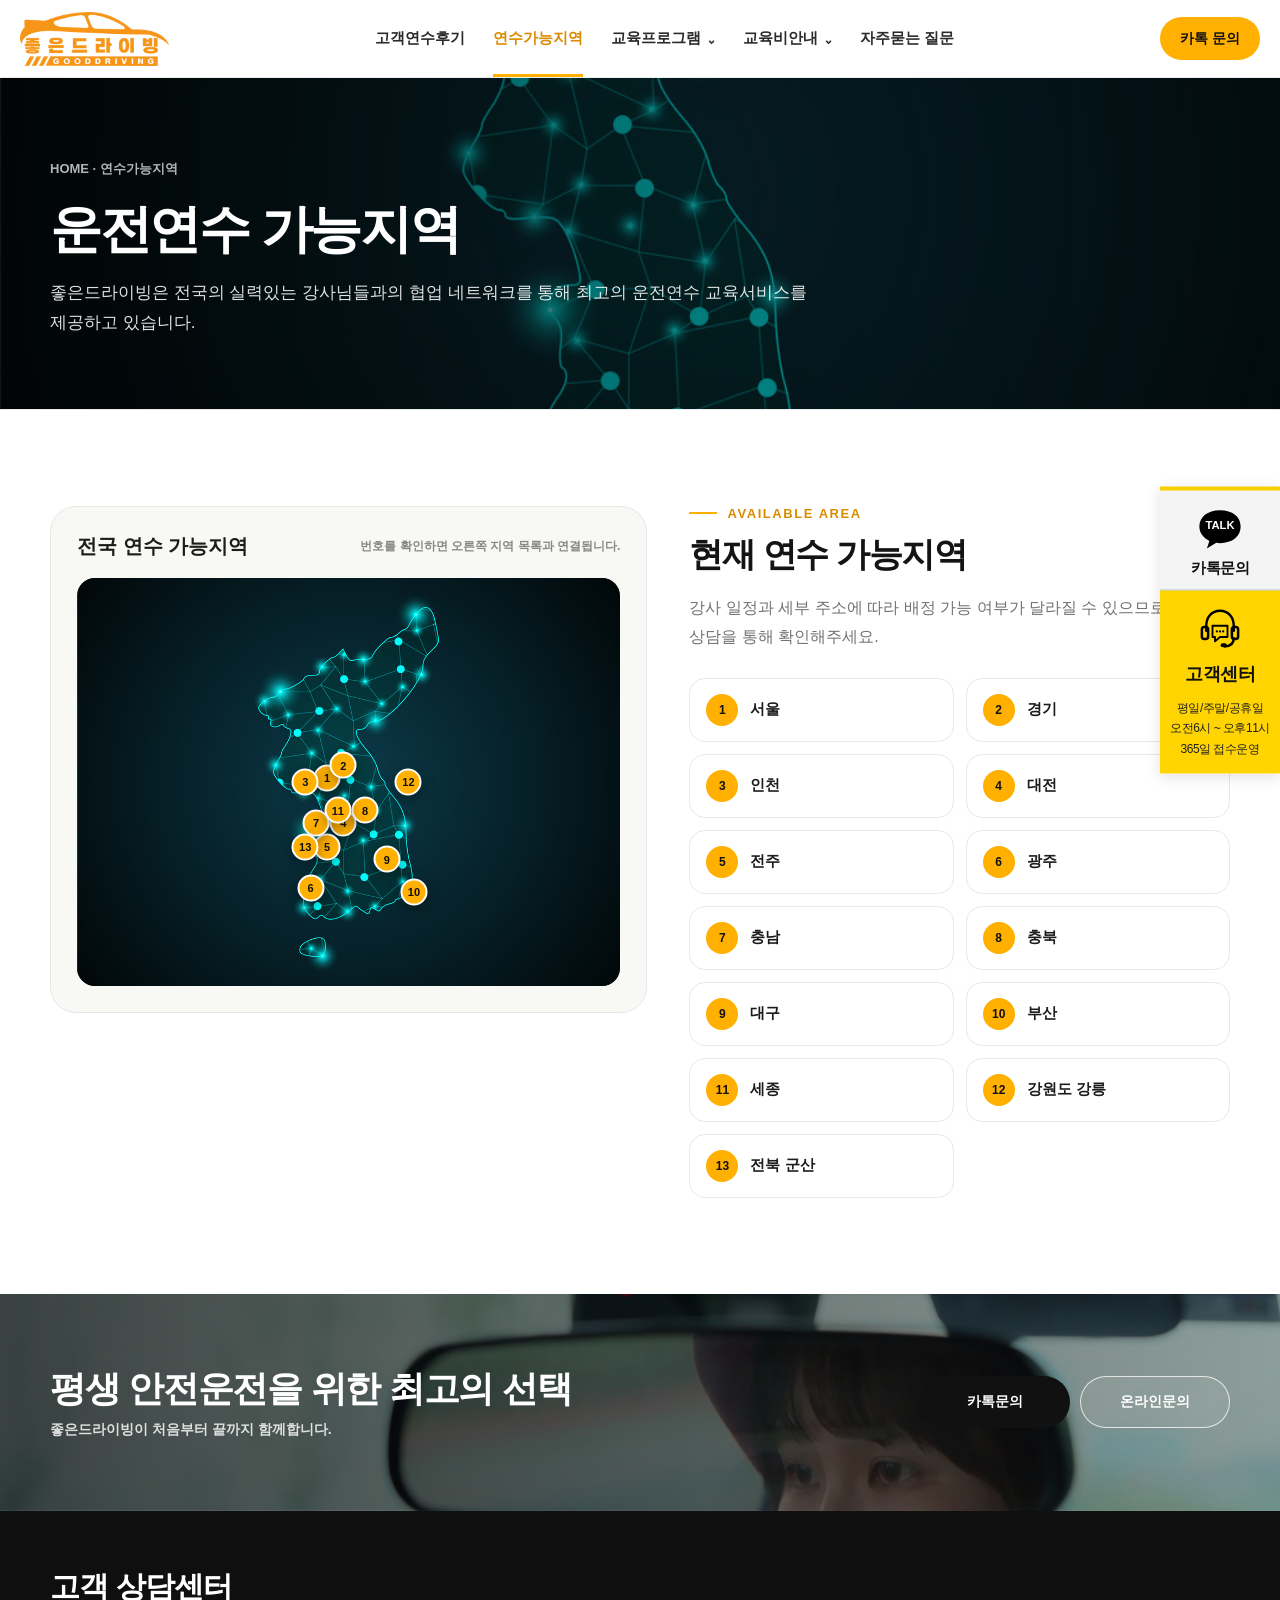
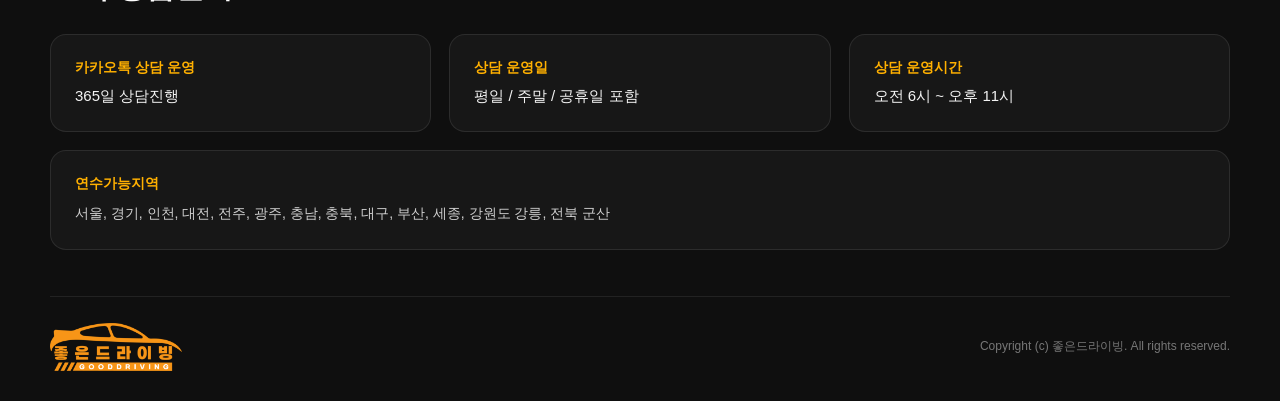
==== areas.html @ 327c2485 "Add files via upload" ====
<!DOCTYPE html>

<html lang="ko"><head><meta charset="utf-8"/><meta content="width=device-width,initial-scale=1.0" name="viewport"/><meta content="좋은드라이빙 방문 운전연수" name="description"/><title>운전연수 가능지역 | 좋은드라이빙</title><link href="style.css" rel="stylesheet"/></head><body><header id="gd-header"><div class="gd-header-inner"><a class="gd-logo" href="index.html"><img alt="좋은드라이빙" class="gd-logo-img" src="images/logo.png"/></a><nav class="gd-nav"><div class="gd-nav-item"><a class="gd-nav-link" href="reviews.html">고객연수후기</a></div><div class="gd-nav-item"><a class="gd-nav-link active" href="areas.html">연수가능지역</a></div><div class="gd-nav-item"><a class="gd-nav-link" href="program.html">교육프로그램 <span>⌄</span></a><div class="gd-dropdown"><a href="program-3day.html">3일반</a><a href="program-4day.html">4일반</a><a href="program-weekend.html">주말반</a><a href="program-supplement.html">보완반</a></div></div><div class="gd-nav-item"><a class="gd-nav-link" href="price.html">교육비안내 <span>⌄</span></a><div class="gd-dropdown"><a href="price-own.html">자차</a><a href="price-school.html">학원차</a><a href="price-mix.html">자차 + 학원차</a></div></div><div class="gd-nav-item"><a class="gd-nav-link" href="faq.html">자주묻는 질문</a></div></nav><a class="gd-header-cta" href="https://pf.kakao.com/_xoxixjwG" rel="noopener noreferrer" target="_blank">카톡 문의</a><button class="gd-mobile-btn" type="button"><span></span><span></span><span></span></button></div></header><div class="gd-mobile-panel"><a href="reviews.html">고객연수후기</a><a href="areas.html">연수가능지역</a><div class="gd-mobile-label">교육프로그램</div><div class="gd-mobile-sub"><a href="program.html">전체보기</a><a href="program-3day.html">3일반</a><a href="program-4day.html">4일반</a><a href="program-weekend.html">주말반</a><a href="program-supplement.html">보완반</a></div><div class="gd-mobile-label">교육비안내</div><div class="gd-mobile-sub"><a href="price.html">전체보기</a><a href="price-own.html">자차</a><a href="price-school.html">학원차</a><a href="price-mix.html">자차 + 학원차</a></div><a href="faq.html">자주묻는 질문</a></div><section class="gd-page-hero gd-page-hero-image gd-page-hero-area"><div class="gd-inner"><div class="gd-breadcrumb">HOME · 연수가능지역</div><h1>운전연수 가능지역</h1><p>좋은드라이빙은 전국의 실력있는 강사님들과의 협업 네트워크를 통해 최고의 운전연수 교육서비스를 제공하고 있습니다.</p></div></section><main><section class="gd-section"><div class="gd-inner"><div class="gd-area-layout"><div class="gd-map-card"><div class="gd-map-title"><strong>전국 연수 가능지역</strong><span>번호를 확인하면 오른쪽 지역 목록과 연결됩니다.</span></div><div class="gd-map-visual"><img alt="한반도 운전연수 가능지역 네트워크 지도" class="gd-korea-map-image" src="images/area-network.jpg"/><span class="gd-map-pin" data-label="서울" style="left:46%;top:49%!important;" title="서울">1</span><span class="gd-map-pin" data-label="경기" style="left:49%;top:46%!important;" title="경기">2</span><span class="gd-map-pin" data-label="인천" style="left:42%;top:50%!important;" title="인천">3</span><span class="gd-map-pin" data-label="대전" style="left:49%;top:60%!important;" title="대전">4</span><span class="gd-map-pin" data-label="전주" style="left:46%;top:66%!important;" title="전주">5</span><span class="gd-map-pin" data-label="광주" style="left:43%;top:76%!important;" title="광주">6</span><span class="gd-map-pin" data-label="충남" style="left:44%;top:60%!important;" title="충남">7</span><span class="gd-map-pin" data-label="충북" style="left:53%;top:57%!important;" title="충북">8</span><span class="gd-map-pin" data-label="대구" style="left:57%;top:69%!important;" title="대구">9</span><span class="gd-map-pin" data-label="부산" style="left:62%;top:77%!important;" title="부산">10</span><span class="gd-map-pin" data-label="세종" style="left:48%;top:57%!important;" title="세종">11</span><span class="gd-map-pin" data-label="강릉" style="left:61%;top:50%!important;" title="강릉">12</span><span class="gd-map-pin" data-label="군산" style="left:42%;top:66%!important;" title="군산">13</span></div></div><div><div class="gd-kicker">AVAILABLE AREA</div><h2 class="gd-title" style="font-size:34px!important">현재 연수 가능지역</h2><p class="gd-desc">강사 일정과 세부 주소에 따라 배정 가능 여부가 달라질 수 있으므로 예약 전 상담을 통해 확인해주세요.</p><div style="height:26px"></div><div class="gd-area-list"><div class="gd-area-item"><span class="gd-area-num">1</span><strong>서울</strong></div><div class="gd-area-item"><span class="gd-area-num">2</span><strong>경기</strong></div><div class="gd-area-item"><span class="gd-area-num">3</span><strong>인천</strong></div><div class="gd-area-item"><span class="gd-area-num">4</span><strong>대전</strong></div><div class="gd-area-item"><span class="gd-area-num">5</span><strong>전주</strong></div><div class="gd-area-item"><span class="gd-area-num">6</span><strong>광주</strong></div><div class="gd-area-item"><span class="gd-area-num">7</span><strong>충남</strong></div><div class="gd-area-item"><span class="gd-area-num">8</span><strong>충북</strong></div><div class="gd-area-item"><span class="gd-area-num">9</span><strong>대구</strong></div><div class="gd-area-item"><span class="gd-area-num">10</span><strong>부산</strong></div><div class="gd-area-item"><span class="gd-area-num">11</span><strong>세종</strong></div><div class="gd-area-item"><span class="gd-area-num">12</span><strong>강원도 강릉</strong></div><div class="gd-area-item"><span class="gd-area-num">13</span><strong>전북 군산</strong></div></div></div></div></div></section></main><section id="gd-cta"><div class="gd-inner gd-cta-layout"><div><h2>평생 안전운전을 위한 최고의 선택</h2><p>좋은드라이빙이 처음부터 끝까지 함께합니다.</p></div><div class="gd-cta-buttons"><a class="gd-btn gd-btn-dark" href="https://pf.kakao.com/_xoxixjwG" rel="noopener noreferrer" target="_blank">카톡문의</a><a class="gd-btn gd-btn-outline" href="#">온라인문의</a></div></div></section><footer id="gd-footer"><div class="gd-inner"><div class="gd-footer-contact"><div class="gd-footer-contact-title">고객 상담센터</div><div class="gd-footer-contact-grid"><div class="gd-footer-contact-item"><strong>카카오톡 상담 운영</strong><span>365일 상담진행</span></div><div class="gd-footer-contact-item"><strong>상담 운영일</strong><span>평일 / 주말 / 공휴일 포함</span></div><div class="gd-footer-contact-item"><strong>상담 운영시간</strong><span>오전 6시 ~ 오후 11시</span></div><div class="gd-footer-contact-item gd-footer-contact-area"><strong>연수가능지역</strong><span>서울, 경기, 인천, 대전, 전주, 광주, 충남, 충북, 대구, 부산, 세종, 강원도 강릉, 전북 군산</span></div></div></div><div class="gd-footer-bottom"><div class="gd-footer-brand"><img alt="좋은드라이빙" class="gd-footer-logo-img" src="images/logo.png"/></div><div class="gd-footer-copy">Copyright (c) 좋은드라이빙. All rights reserved.</div></div></div></footer><div id="muv-side-floating">
<a class="muv-side-item muv-side-kakao" href="https://pf.kakao.com/_xoxixjwG" rel="noopener noreferrer" target="_blank">
<div class="muv-side-icon">
<svg aria-hidden="true" viewbox="0 0 80 65">
<path d="M40 5C20 5 7 16 7 31c0 10 6 18 16 23l-4 12 15-9c2 .3 4 .5 6 .5 20 0 33-11 33-26.5S60 5 40 5z" fill="#000"></path>
<text fill="#fff" font-size="18" font-weight="800" text-anchor="middle" x="40" y="35">TALK</text>
</svg>
</div>
<div class="muv-side-title">카톡문의</div>
</a>
<div class="muv-side-item muv-side-cs">
<div class="muv-side-icon">
<svg aria-hidden="true" viewbox="0 0 80 80">
<path d="M18 42V34c0-14 9-24 22-24s22 10 22 24v8" fill="none" stroke="#000" stroke-linecap="round" stroke-width="4"></path>
<rect fill="none" height="19" rx="4" stroke="#000" stroke-width="4" width="10" x="11" y="36"></rect>
<rect fill="none" height="19" rx="4" stroke="#000" stroke-width="4" width="10" x="59" y="36"></rect>
<path d="M62 54c0 9-6 13-15 13" fill="none" stroke="#000" stroke-linecap="round" stroke-width="4"></path>
<rect fill="#000" height="6" rx="3" width="10" x="41" y="62"></rect>
<path d="M28 34h24v18H40l-8 7v-7h-4z" fill="none" stroke="#000" stroke-linejoin="round" stroke-width="3"></path>
<circle cx="35" cy="43" r="1.8"></circle>
<circle cx="40" cy="43" r="1.8"></circle>
<circle cx="45" cy="43" r="1.8"></circle>
</svg>
</div>
<div class="muv-side-title muv-side-cs-title">고객센터</div>
<div class="muv-side-hours">
      평일/주말/공휴일<br/>
      오전6시 ~ 오후11시<br/>
      365일 접수운영
    </div>
</div>
</div><script src="script.js"></script></body></html>
---- style.css ----
*{box-sizing:border-box!important}html{scroll-behavior:smooth!important}body{margin:0!important;color:#1c1c1c!important;background:#fff!important;font-family:"Pretendard","Noto Sans KR",Arial,sans-serif!important;font-weight:400!important;word-break:keep-all!important}body.menu-open{overflow:hidden!important}a{color:inherit!important;text-decoration:none!important;font-family:inherit!important;font-weight:inherit!important}button{font-family:inherit!important;font-weight:inherit!important}img{display:block!important;max-width:100%!important}.gd-inner{width:min(1180px,calc(100% - 40px))!important;margin:0 auto!important}.gd-section{padding:96px 0!important}.gd-soft{background:#f7f7f4!important}.gd-kicker{display:flex!important;align-items:center!important;gap:10px!important;color:#d98c00!important;font-size:13px!important;letter-spacing:.12em!important;font-weight:900!important}.gd-kicker:before{content:""!important;width:28px!important;height:2px!important;background:#ffb000!important}.gd-title{margin:13px 0 0!important;color:#141414!important;font-size:44px!important;line-height:1.2!important;letter-spacing:-.04em!important;font-weight:900!important}.gd-desc{max-width:760px!important;margin:18px 0 0!important;color:#727272!important;font-size:16px!important;line-height:1.85!important;font-weight:400!important}.gd-center{text-align:center!important}.gd-center .gd-kicker{justify-content:center!important}.gd-center .gd-desc{margin-left:auto!important;margin-right:auto!important}.gd-btn{display:inline-flex!important;align-items:center!important;justify-content:center!important;min-width:150px!important;height:52px!important;padding:0 24px!important;border-radius:999px!important;font-size:14px!important;font-weight:900!important}.gd-btn-yellow{background:#ffb000!important;color:#111!important}.gd-btn-dark{background:#111!important;color:#fff!important}.gd-btn-outline{border:1px solid #dedede!important;background:#fff!important;color:#222!important}
#gd-header{position:sticky!important;top:0!important;z-index:1000!important;height:78px!important;background:rgba(255,255,255,.96)!important;border-bottom:1px solid #ededed!important;backdrop-filter:blur(12px)!important}.gd-header-inner{display:flex!important;align-items:center!important;justify-content:space-between!important;width:min(1320px,calc(100% - 40px))!important;height:100%!important;margin:0 auto!important}.gd-logo{display:flex!important;align-items:center!important;gap:10px!important;flex:0 0 auto!important}.gd-logo-mark{display:flex!important;align-items:center!important;justify-content:center!important;width:42px!important;height:42px!important;border-radius:14px!important;background:#ffb000!important;color:#111!important;font-size:19px!important;font-weight:900!important}.gd-logo-text{font-size:23px!important;letter-spacing:-.04em!important;font-weight:900!important}.gd-nav{display:flex!important;align-items:center!important;gap:28px!important;height:100%!important}.gd-nav-item{position:relative!important;display:flex!important;align-items:center!important;height:100%!important}.gd-nav-link{display:flex!important;align-items:center!important;gap:6px!important;height:100%!important;color:#2b2b2b!important;font-size:15px!important;font-weight:800!important;white-space:nowrap!important}.gd-nav-link:hover,.gd-nav-link.active{color:#d98c00!important}.gd-nav-link.active:after{content:""!important;position:absolute!important;left:0!important;right:0!important;bottom:0!important;height:3px!important;background:#ffb000!important}.gd-dropdown{position:absolute!important;top:65px!important;left:50%!important;min-width:190px!important;padding:10px!important;background:#fff!important;border:1px solid #ececec!important;border-radius:16px!important;box-shadow:0 18px 45px rgba(0,0,0,.12)!important;opacity:0!important;visibility:hidden!important;transform:translate(-50%,10px)!important;transition:.2s ease!important}.gd-nav-item:hover .gd-dropdown{opacity:1!important;visibility:visible!important;transform:translate(-50%,0)!important}.gd-dropdown a{display:block!important;padding:12px 14px!important;border-radius:10px!important;color:#3a3a3a!important;font-size:14px!important;font-weight:800!important}.gd-dropdown a:hover{background:#fff4d7!important;color:#a86d00!important}.gd-header-cta{display:inline-flex!important;align-items:center!important;justify-content:center!important;height:43px!important;padding:0 20px!important;border-radius:999px!important;background:#ffb000!important;color:#111!important;font-size:14px!important;font-weight:900!important}.gd-mobile-btn{display:none!important;width:42px!important;height:42px!important;border:0!important;border-radius:12px!important;background:#f4f4f4!important;align-items:center!important;justify-content:center!important;flex-direction:column!important;gap:5px!important}.gd-mobile-btn span{width:20px!important;height:2px!important;background:#111!important}.gd-mobile-panel{display:none!important;position:fixed!important;top:66px!important;left:0!important;right:0!important;z-index:999!important;max-height:calc(100vh - 66px)!important;overflow:auto!important;padding:14px 18px 24px!important;background:#fff!important;border-top:1px solid #eee!important;box-shadow:0 18px 40px rgba(0,0,0,.12)!important}.gd-mobile-panel.open{display:block!important}.gd-mobile-panel>a{display:block!important;padding:14px 10px!important;border-bottom:1px solid #eee!important;font-size:16px!important;font-weight:900!important}.gd-mobile-label{padding:16px 10px 6px!important;color:#a76d00!important;font-size:12px!important;letter-spacing:.08em!important;font-weight:900!important}.gd-mobile-sub a{display:block!important;padding:11px 22px!important;color:#666!important;font-size:14px!important;font-weight:700!important}
#gd-home-hero{position:relative!important;overflow:hidden!important;width:100%!important;aspect-ratio:16/9!important;background:#111!important}.gd-home-slide{position:absolute!important;inset:0!important;opacity:0!important;visibility:hidden!important;transition:opacity .7s ease!important}.gd-home-slide.active{opacity:1!important;visibility:visible!important}.gd-home-slide img{width:100%!important;height:100%!important;object-fit:cover!important}.gd-hero-arrow{position:absolute!important;top:50%!important;z-index:20!important;width:54px!important;height:54px!important;border:1px solid rgba(255,255,255,.4)!important;border-radius:50%!important;background:rgba(0,0,0,.22)!important;color:#fff!important;font-size:32px!important;font-weight:300!important;transform:translateY(-50%)!important}.gd-hero-prev{left:24px!important}.gd-hero-next{right:24px!important}.gd-hero-dots{position:absolute!important;left:50%!important;bottom:24px!important;z-index:20!important;display:flex!important;gap:8px!important;transform:translateX(-50%)!important}.gd-hero-dot{width:9px!important;height:9px!important;padding:0!important;border:0!important;border-radius:50%!important;background:rgba(255,255,255,.55)!important}.gd-hero-dot.active{width:30px!important;border-radius:20px!important;background:#fff!important}.gd-home-stats{position:relative!important;z-index:10!important;margin-top:-38px!important}.gd-stats-box{display:grid!important;grid-template-columns:repeat(4,1fr)!important;padding:38px 22px!important;border-radius:24px!important;background:#fff!important;box-shadow:0 16px 50px rgba(0,0,0,.1)!important}.gd-stat{text-align:center!important}.gd-stat+.gd-stat{border-left:1px solid #ececec!important}.gd-stat strong{display:block!important;font-size:30px!important;letter-spacing:-.04em!important;font-weight:900!important}.gd-stat span{display:block!important;margin-top:7px!important;color:#777!important;font-size:14px!important;font-weight:700!important}.gd-link-grid{display:grid!important;grid-template-columns:repeat(3,1fr)!important;gap:22px!important}.gd-link-card{position:relative!important;overflow:hidden!important;min-height:300px!important;padding:32px!important;border-radius:26px!important;background:#f3f3ef!important;transition:.25s ease!important}.gd-link-card:nth-child(2){background:#171717!important;color:#fff!important}.gd-link-card:nth-child(3){background:#ffb000!important}.gd-link-card:hover{transform:translateY(-6px)!important;box-shadow:0 18px 44px rgba(0,0,0,.09)!important}.gd-link-card .num{color:#b1b1b1!important;font-size:12px!important;font-weight:900!important}.gd-link-card h3{margin:48px 0 10px!important;font-size:29px!important;line-height:1.25!important;font-weight:900!important}.gd-link-card p{margin:0!important;color:#777!important;font-size:14px!important;line-height:1.75!important;font-weight:500!important}.gd-link-card:nth-child(2) p{color:#bfbfbf!important}.gd-link-card:nth-child(3) p{color:#6f4b00!important}.gd-link-card .arr{position:absolute!important;right:28px!important;bottom:26px!important;font-size:26px!important;font-weight:900!important}
.gd-page-hero{padding:82px 0 70px!important;background:linear-gradient(135deg,#fff8e5,#f5f5ef)!important;border-bottom:1px solid #ececec!important}.gd-breadcrumb{margin-bottom:22px!important;color:#969696!important;font-size:13px!important;font-weight:700!important}.gd-page-hero h1{margin:0!important;font-size:52px!important;line-height:1.15!important;letter-spacing:-.045em!important;font-weight:900!important}.gd-page-hero p{max-width:760px!important;margin:18px 0 0!important;color:#666!important;font-size:17px!important;line-height:1.8!important;font-weight:400!important}.gd-subnav{display:flex!important;flex-wrap:wrap!important;gap:10px!important;margin-top:28px!important}.gd-subnav a{display:inline-flex!important;align-items:center!important;justify-content:center!important;height:42px!important;padding:0 18px!important;border:1px solid #dedede!important;border-radius:999px!important;background:#fff!important;color:#444!important;font-size:14px!important;font-weight:800!important}.gd-subnav a.active{border-color:#ffb000!important;background:#ffb000!important;color:#111!important}
.gd-review-grid{display:grid!important;grid-template-columns:repeat(3,1fr)!important;gap:20px!important}.gd-review-card{padding:28px!important;border:1px solid #e8e8e8!important;border-radius:22px!important;background:#fff!important}.gd-review-top{display:flex!important;align-items:center!important;justify-content:space-between!important;gap:12px!important}.gd-review-name{font-size:17px!important;font-weight:900!important}.gd-review-area{padding:6px 10px!important;border-radius:999px!important;background:#fff4d8!important;color:#a36a00!important;font-size:11px!important;font-weight:900!important}.gd-stars{margin-top:18px!important;color:#ffb000!important;letter-spacing:.08em!important;font-size:17px!important;font-weight:900!important}.gd-review-card h3{margin:16px 0 10px!important;font-size:20px!important;line-height:1.4!important;font-weight:900!important}.gd-review-card p{margin:0!important;color:#666!important;font-size:14px!important;line-height:1.85!important;font-weight:400!important}.gd-sample-note{margin-top:22px!important;padding:18px 20px!important;border-radius:14px!important;background:#fff8e6!important;color:#846000!important;font-size:13px!important;line-height:1.7!important;font-weight:700!important}
.gd-area-layout{display:grid!important;grid-template-columns:1.05fr .95fr!important;gap:42px!important;align-items:start!important}.gd-map-card{padding:26px!important;border:1px solid #e7e7e7!important;border-radius:26px!important;background:#f8f8f5!important}.gd-map-title{display:flex!important;align-items:center!important;justify-content:space-between!important;margin-bottom:18px!important}.gd-map-title strong{font-size:20px!important;font-weight:900!important}.gd-map-title span{color:#888!important;font-size:12px!important;font-weight:700!important}.gd-korea-map{display:block!important;width:100%!important;height:auto!important}.gd-area-list{display:grid!important;grid-template-columns:repeat(2,1fr)!important;gap:12px!important}.gd-area-item{display:flex!important;align-items:center!important;gap:12px!important;min-height:64px!important;padding:14px 16px!important;border:1px solid #e8e8e8!important;border-radius:16px!important;background:#fff!important}.gd-area-num{display:flex!important;align-items:center!important;justify-content:center!important;width:32px!important;height:32px!important;border-radius:50%!important;background:#ffb000!important;color:#111!important;font-size:12px!important;font-weight:900!important}.gd-area-item strong{font-size:15px!important;font-weight:900!important}
.gd-program-intro{display:grid!important;grid-template-columns:.85fr 1.15fr!important;gap:38px!important;align-items:start!important}.gd-program-badge{padding:30px!important;border-radius:26px!important;background:#161616!important;color:#fff!important}.gd-program-badge .label{color:#ffbd2d!important;font-size:12px!important;letter-spacing:.12em!important;font-weight:900!important}.gd-program-badge h2{margin:12px 0 8px!important;font-size:46px!important;line-height:1.15!important;font-weight:900!important}.gd-program-badge p{margin:0!important;color:#bbb!important;font-size:15px!important;line-height:1.8!important;font-weight:500!important}.gd-program-copy h3{margin:0 0 10px!important;font-size:28px!important;line-height:1.35!important;font-weight:900!important}.gd-program-copy .upgrade{margin:12px 0 22px!important;color:#d88b00!important;font-family:Georgia,serif!important;font-size:24px!important;font-style:italic!important;font-weight:700!important}.gd-program-copy p{margin:0 0 12px!important;color:#666!important;font-size:15px!important;line-height:1.9!important;font-weight:400!important}.gd-days{display:grid!important;grid-template-columns:repeat(2,1fr)!important;gap:18px!important}.gd-day-card{padding:26px!important;border:1px solid #e7e7e7!important;border-radius:22px!important;background:#fff!important}.gd-day-card .day{color:#b67500!important;font-size:12px!important;letter-spacing:.08em!important;font-weight:900!important}.gd-day-card h3{margin:8px 0 12px!important;font-size:22px!important;font-weight:900!important}.gd-day-card p{margin:0!important;color:#666!important;font-size:14px!important;line-height:1.85!important;font-weight:400!important}.gd-program-cards{display:grid!important;grid-template-columns:repeat(4,1fr)!important;gap:16px!important}.gd-program-link{padding:26px!important;border:1px solid #e7e7e7!important;border-radius:20px!important;background:#fff!important;transition:.2s ease!important}.gd-program-link:hover{border-color:#ffb000!important;transform:translateY(-4px)!important}.gd-program-link span{color:#a66b00!important;font-size:12px!important;font-weight:900!important}.gd-program-link h3{margin:12px 0 8px!important;font-size:23px!important;font-weight:900!important}.gd-program-link p{margin:0!important;color:#777!important;font-size:13px!important;line-height:1.7!important;font-weight:400!important}
.gd-price-overview{display:grid!important;grid-template-columns:repeat(3,1fr)!important;gap:18px!important}.gd-price-card{padding:30px!important;border-radius:24px!important;background:#171717!important;color:#fff!important}.gd-price-card:nth-child(2){background:#2a2a2a!important}.gd-price-card:nth-child(3){background:#ffb000!important;color:#111!important}.gd-price-card .tag{font-size:12px!important;letter-spacing:.08em!important;font-weight:900!important}.gd-price-card h2{margin:11px 0 5px!important;font-size:32px!important;font-weight:900!important}.gd-price-card p{margin:0 0 22px!important;color:#aaa!important;font-size:13px!important;line-height:1.7!important;font-weight:500!important}.gd-price-card:nth-child(3) p{color:#704b00!important}.gd-price-row{display:flex!important;align-items:center!important;justify-content:space-between!important;gap:20px!important;padding:15px 0!important;border-top:1px solid rgba(255,255,255,.16)!important}.gd-price-card:nth-child(3) .gd-price-row{border-color:rgba(0,0,0,.15)!important}.gd-price-row span{font-size:14px!important;font-weight:700!important}.gd-price-row strong{font-size:24px!important;font-weight:900!important}.gd-info-grid{display:grid!important;grid-template-columns:repeat(3,1fr)!important;gap:16px!important}.gd-info-card{padding:24px!important;border:1px solid #e8e8e8!important;border-radius:20px!important;background:#fff!important}.gd-info-card h3{margin:0 0 10px!important;font-size:19px!important;font-weight:900!important}.gd-info-card p{margin:0!important;color:#666!important;font-size:14px!important;line-height:1.8!important;font-weight:400!important}.gd-checks{display:grid!important;grid-template-columns:1fr 1fr!important;gap:12px 24px!important}.gd-check{position:relative!important;padding-left:24px!important;color:#555!important;font-size:14px!important;line-height:1.75!important;font-weight:500!important}.gd-check:before{content:"✓"!important;position:absolute!important;left:0!important;color:#b17300!important;font-weight:900!important}.gd-steps{display:grid!important;grid-template-columns:repeat(3,1fr)!important;gap:14px!important}.gd-step{padding:24px!important;border-radius:18px!important;background:#161616!important;color:#fff!important}.gd-step span{color:#ffbd2d!important;font-size:12px!important;letter-spacing:.08em!important;font-weight:900!important}.gd-step strong{display:block!important;margin-top:8px!important;font-size:19px!important;font-weight:900!important}.gd-benefits{display:grid!important;grid-template-columns:repeat(2,1fr)!important;gap:12px 24px!important}.gd-benefit{position:relative!important;padding:17px 18px 17px 42px!important;border:1px solid #e8e8e8!important;border-radius:16px!important;color:#555!important;font-size:14px!important;line-height:1.7!important;font-weight:500!important}.gd-benefit:before{content:"•"!important;position:absolute!important;left:20px!important;top:14px!important;color:#ffb000!important;font-size:24px!important;font-weight:900!important}
.gd-faq{max-width:980px!important;margin:0 auto!important;border-top:2px solid #111!important}.gd-faq-item{border-bottom:1px solid #ddd!important}.gd-faq-q{display:grid!important;grid-template-columns:54px minmax(0,1fr) 36px!important;align-items:center!important;width:100%!important;min-height:74px!important;padding:17px 8px!important;border:0!important;background:transparent!important;text-align:left!important}.gd-faq-num{color:#aaa!important;font-size:13px!important;font-weight:800!important}.gd-faq-title{font-size:16px!important;line-height:1.55!important;font-weight:800!important}.gd-faq-plus{display:flex!important;align-items:center!important;justify-content:center!important;color:#777!important;font-size:26px!important;font-weight:300!important;transition:.25s ease!important}.gd-faq-a{display:none!important;padding:0 44px 24px 62px!important}.gd-faq-a p{margin:0!important;padding:22px!important;border-radius:14px!important;background:#f7f7f4!important;color:#666!important;font-size:14px!important;line-height:1.8!important;font-weight:400!important}.gd-faq-item.active .gd-faq-a{display:block!important}.gd-faq-item.active .gd-faq-plus{transform:rotate(45deg)!important}
#gd-cta{padding:72px 0!important;background:#ffb000!important}.gd-cta-layout{display:flex!important;align-items:center!important;justify-content:space-between!important;gap:40px!important}.gd-cta-layout h2{margin:0!important;font-size:36px!important;line-height:1.3!important;letter-spacing:-.035em!important;font-weight:900!important}.gd-cta-layout p{margin:8px 0 0!important;color:#6d4b00!important;font-size:14px!important;font-weight:700!important}.gd-cta-buttons{display:flex!important;gap:10px!important}#gd-footer{padding:32px 0!important;background:#0f0f0f!important}.gd-footer-layout{display:flex!important;align-items:center!important;justify-content:space-between!important;gap:20px!important}.gd-footer-brand{color:#fff!important;font-size:20px!important;font-weight:900!important}.gd-footer-copy{color:#777!important;font-size:12px!important;font-weight:500!important}
@media(max-width:1080px){.gd-nav{gap:16px!important}.gd-nav-link{font-size:13px!important}.gd-program-cards{grid-template-columns:repeat(2,1fr)!important}.gd-review-grid{grid-template-columns:repeat(2,1fr)!important}.gd-area-layout{grid-template-columns:1fr!important}}
@media(max-width:820px){#gd-header{height:66px!important}.gd-nav,.gd-header-cta{display:none!important}.gd-mobile-btn{display:flex!important}.gd-page-hero{padding:62px 0 54px!important}.gd-page-hero h1{font-size:40px!important}.gd-home-stats{margin-top:16px!important}.gd-stats-box{grid-template-columns:repeat(2,1fr)!important;padding:12px!important}.gd-stat{padding:20px 8px!important}.gd-stat+.gd-stat{border-left:0!important}.gd-stat:nth-child(odd){border-right:1px solid #ececec!important}.gd-stat:nth-child(-n+2){border-bottom:1px solid #ececec!important}.gd-link-grid{grid-template-columns:1fr!important}.gd-link-card{min-height:240px!important}.gd-program-intro{grid-template-columns:1fr!important}.gd-price-overview{grid-template-columns:1fr!important}.gd-info-grid{grid-template-columns:1fr!important}.gd-cta-layout{align-items:flex-start!important;flex-direction:column!important}.gd-footer-layout{align-items:flex-start!important;flex-direction:column!important}}
@media(max-width:600px){.gd-inner{width:calc(100% - 30px)!important}.gd-section{padding:72px 0!important}.gd-title{font-size:34px!important}.gd-page-hero h1{font-size:34px!important}.gd-page-hero p{font-size:15px!important}.gd-home-hero{aspect-ratio:16/9!important}.gd-hero-arrow{width:38px!important;height:38px!important;font-size:23px!important}.gd-hero-prev{left:8px!important}.gd-hero-next{right:8px!important}.gd-hero-dots{bottom:10px!important}.gd-stats-box{border-radius:18px!important}.gd-stat strong{font-size:23px!important}.gd-stat span{font-size:12px!important}.gd-review-grid,.gd-days,.gd-program-cards,.gd-area-list,.gd-checks,.gd-steps,.gd-benefits{grid-template-columns:1fr!important}.gd-program-badge h2{font-size:38px!important}.gd-faq-q{grid-template-columns:38px minmax(0,1fr) 28px!important;padding:16px 0!important}.gd-faq-title{font-size:14px!important}.gd-faq-a{padding:0 0 20px 38px!important}.gd-cta-buttons{width:100%!important}.gd-cta-buttons a{flex:1!important;min-width:0!important}.gd-cta-layout h2{font-size:30px!important}}

/* === 2026-09-14 REVISION: map, program cards, price sections === */

.gd-korea-map-image{
  display:block!important;
  width:100%!important;
  height:auto!important;
  max-height:760px!important;
  object-fit:contain!important;
  margin:0 auto!important;
  border-radius:18px!important;
}

.gd-map-card{
  overflow:hidden!important;
}

.gd-days{
  display:flex!important;
  flex-direction:column!important;
  width:100%!important;
  gap:20px!important;
}

.gd-day-card{
  width:100%!important;
  padding:0!important;
  overflow:hidden!important;
  border:1px solid #e5e1d8!important;
  border-radius:22px!important;
  background:#fff!important;
  box-shadow:0 8px 28px rgba(0,0,0,.035)!important;
}

.gd-day-card .day{
  display:block!important;
  width:100%!important;
  padding:20px 24px!important;
  color:#171717!important;
  background:#fff!important;
  border-bottom:1px solid #ece8df!important;
  font-size:18px!important;
  line-height:1.45!important;
  letter-spacing:-.02em!important;
  font-weight:900!important;
}

.gd-day-card h3{
  display:block!important;
  width:calc(100% - 48px)!important;
  margin:20px 24px 0!important;
  padding:18px 20px!important;
  color:#1c1c1c!important;
  background:#fff6df!important;
  border:1px solid #f0dfb3!important;
  border-radius:15px!important;
  font-size:21px!important;
  line-height:1.5!important;
  font-weight:900!important;
}

.gd-day-card p{
  display:block!important;
  width:calc(100% - 48px)!important;
  margin:12px 24px 22px!important;
  padding:18px 20px!important;
  color:#5e5e5e!important;
  background:#fafafa!important;
  border:1px solid #ededed!important;
  border-radius:15px!important;
  font-size:15px!important;
  line-height:1.9!important;
  font-weight:400!important;
}

.gd-price-card,
.gd-price-card:nth-child(2),
.gd-price-card:nth-child(3){
  background:#fff!important;
  color:#171717!important;
  border:1px solid #e5e1d8!important;
  box-shadow:0 10px 30px rgba(0,0,0,.04)!important;
}

.gd-price-card .tag,
.gd-price-card:nth-child(2) .tag,
.gd-price-card:nth-child(3) .tag{
  color:#bd7900!important;
}

.gd-price-card p,
.gd-price-card:nth-child(2) p,
.gd-price-card:nth-child(3) p{
  color:#777!important;
}

.gd-price-row,
.gd-price-card:nth-child(2) .gd-price-row,
.gd-price-card:nth-child(3) .gd-price-row{
  border-top:1px solid #ece8df!important;
}

.gd-effect-section{
  background:#fbf5e8!important;
}

.gd-process-section{
  background:#fff!important;
}

.gd-process-section .gd-step{
  background:#fff!important;
  color:#171717!important;
  border:1px solid #e5e1d8!important;
  box-shadow:0 8px 24px rgba(0,0,0,.035)!important;
}

.gd-process-section .gd-step span{
  color:#b87500!important;
}

@media(max-width:600px){
  .gd-day-card .day{
    padding:17px 18px!important;
    font-size:16px!important;
  }
  .gd-day-card h3{
    width:calc(100% - 32px)!important;
    margin:16px 16px 0!important;
    padding:16px!important;
    font-size:18px!important;
  }
  .gd-day-card p{
    width:calc(100% - 32px)!important;
    margin:10px 16px 16px!important;
    padding:16px!important;
    font-size:14px!important;
  }
  .gd-korea-map-image{
    max-height:none!important;
  }
}

/* footer customer center */
#gd-footer{padding:0!important;background:#0f0f0f!important}
.gd-footer-contact{padding:56px 0 46px!important}
.gd-footer-contact-title{margin:0 0 28px!important;color:#fff!important;font-family:"Pretendard","Noto Sans KR",Arial,sans-serif!important;font-size:30px!important;line-height:1.3!important;font-weight:900!important;letter-spacing:-.03em!important}
.gd-footer-contact-grid{display:grid!important;grid-template-columns:repeat(3,minmax(0,1fr))!important;gap:18px!important}
.gd-footer-contact-item{display:flex!important;flex-direction:column!important;gap:7px!important;padding:22px 24px!important;border:1px solid rgba(255,255,255,.09)!important;border-radius:16px!important;background:rgba(255,255,255,.035)!important}
.gd-footer-contact-item strong{color:#ffb000!important;font-family:"Pretendard","Noto Sans KR",Arial,sans-serif!important;font-size:14px!important;line-height:1.45!important;font-weight:800!important}
.gd-footer-contact-item span{color:#f3f3f3!important;font-family:"Pretendard","Noto Sans KR",Arial,sans-serif!important;font-size:15px!important;line-height:1.65!important;font-weight:500!important}
.gd-footer-contact-area{grid-column:1/-1!important}
.gd-footer-contact-area span{color:#cfcfcf!important;font-size:14px!important;line-height:1.9!important;font-weight:500!important}
.gd-footer-bottom{display:flex!important;align-items:center!important;justify-content:space-between!important;gap:20px!important;padding:26px 0 30px!important;border-top:1px solid rgba(255,255,255,.08)!important}
.gd-footer-brand{color:#fff!important;font-family:"Pretendard","Noto Sans KR",Arial,sans-serif!important;font-size:20px!important;font-weight:900!important}
.gd-footer-copy{color:#777!important;font-family:"Pretendard","Noto Sans KR",Arial,sans-serif!important;font-size:12px!important;font-weight:500!important}
@media(max-width:820px){
  .gd-footer-contact{padding:42px 0 34px!important}
  .gd-footer-contact-title{font-size:26px!important}
  .gd-footer-contact-grid{grid-template-columns:1fr!important;gap:10px!important}
  .gd-footer-contact-area{grid-column:auto!important}
  .gd-footer-contact-item{padding:18px 20px!important}
  .gd-footer-bottom{align-items:flex-start!important;flex-direction:column!important;padding:22px 0 26px!important}
}


#muv-side-floating,
#muv-side-floating * {
  box-sizing: border-box !important;
  font-family: "Pretendard", "Noto Sans KR", Arial, sans-serif !important;
}

#muv-side-floating {
  position: fixed !important;
  right: 0 !important;
  top: 50% !important;
  transform: translateY(-50%) !important;
  width: 120px !important;
  z-index: 99999 !important;
  margin: 0 !important;
  padding: 0 !important;
  box-shadow: 0 3px 14px rgba(0, 0, 0, 0.12) !important;
}

#muv-side-floating .muv-side-item {
  position: relative !important;
  width: 120px !important;
  min-height: 103px !important;
  display: flex !important;
  flex-direction: column !important;
  align-items: center !important;
  justify-content: center !important;
  text-decoration: none !important;
  color: #111 !important;
  padding: 12px 8px !important;
  margin: 0 !important;
}

#muv-side-floating .muv-side-kakao {
  background: #f4f4f4 !important;
  border-top: 4px solid #f6d000 !important;
  border-bottom: 1px solid #9fc0cc !important;
}

#muv-side-floating .muv-side-cs {
  min-height: 180px !important;
  background: #ffd400 !important;
  padding-top: 14px !important;
  padding-bottom: 15px !important;
}

#muv-side-floating .muv-side-icon {
  width: 50px !important;
  height: 50px !important;
  display: flex !important;
  align-items: center !important;
  justify-content: center !important;
  margin: 0 auto 5px !important;
}

#muv-side-floating .muv-side-icon svg {
  display: block !important;
  width: 100% !important;
  height: 100% !important;
}

#muv-side-floating .muv-side-title {
  margin: 0 !important;
  padding: 0 !important;
  font-size: 15px !important;
  line-height: 1.35 !important;
  font-weight: 700 !important;
  color: #111 !important;
  text-align: center !important;
  letter-spacing: -0.5px !important;
}

#muv-side-floating .muv-side-cs-title {
  margin-top: 3px !important;
  font-size: 18px !important;
  line-height: 1.25 !important;
  font-weight: 800 !important;
}

#muv-side-floating .muv-side-hours {
  margin-top: 12px !important;
  font-size: 12px !important;
  line-height: 1.7 !important;
  font-weight: 500 !important;
  color: #222 !important;
  text-align: center !important;
  letter-spacing: -0.5px !important;
}

#muv-side-floating a {
  transition: filter 0.2s ease, transform 0.2s ease !important;
}

#muv-side-floating a:hover {
  filter: brightness(0.96) !important;
}

@media (max-width: 767px) {
  #muv-side-floating {
    width: 88px !important;
  }

  #muv-side-floating .muv-side-item {
    width: 88px !important;
    min-height: 85px !important;
    padding: 9px 5px !important;
  }

  #muv-side-floating .muv-side-cs {
    min-height: 145px !important;
  }

  #muv-side-floating .muv-side-icon {
    width: 40px !important;
    height: 40px !important;
    margin-bottom: 4px !important;
  }

  #muv-side-floating .muv-side-title {
    font-size: 13px !important;
    font-weight: 700 !important;
  }

  #muv-side-floating .muv-side-cs-title {
    font-size: 15px !important;
    font-weight: 800 !important;
  }

  #muv-side-floating .muv-side-hours {
    margin-top: 8px !important;
    font-size: 10px !important;
    line-height: 1.55 !important;
    font-weight: 500 !important;
  }
}


/* ===== uploaded brand/image update ===== */
.gd-logo{height:100%!important;display:flex!important;align-items:center!important}
.gd-logo-img{display:block!important;width:auto!important;height:54px!important;max-width:235px!important;object-fit:contain!important}
.gd-footer-brand{display:flex!important;align-items:center!important}
.gd-footer-logo-img{display:block!important;width:auto!important;height:48px!important;max-width:220px!important;object-fit:contain!important}

.gd-page-hero-image{position:relative!important;overflow:hidden!important;background-position:center!important;background-size:cover!important;background-repeat:no-repeat!important}
.gd-page-hero-image:before{content:""!important;position:absolute!important;inset:0!important;background:linear-gradient(90deg,rgba(0,0,0,.72),rgba(0,0,0,.34))!important}
.gd-page-hero-image>.gd-inner{position:relative!important;z-index:2!important}
.gd-page-hero-image .gd-breadcrumb{color:rgba(255,255,255,.7)!important}
.gd-page-hero-image h1{color:#fff!important}
.gd-page-hero-image p{color:rgba(255,255,255,.88)!important}
.gd-page-hero-image .gd-subnav a{border-color:rgba(255,255,255,.38)!important;background:rgba(255,255,255,.9)!important}
.gd-page-hero-image .gd-subnav a.active{border-color:#ffb000!important;background:#ffb000!important}
.gd-page-hero-area{background-image:url("images/area-network.jpg")!important;background-position:center 58%!important}
.gd-page-hero-program{background-image:url("images/education-program.jpg")!important;background-position:center 44%!important}
.gd-page-hero-price{background-image:url("images/driving-price.jpg")!important;background-position:center 48%!important}

.gd-link-card{padding:0 0 34px!important;overflow:hidden!important}
.gd-link-card .gd-link-thumb{width:100%!important;aspect-ratio:16/9!important;margin:0 0 28px!important;overflow:hidden!important;background:#eee!important}
.gd-link-card .gd-link-thumb img{display:block!important;width:100%!important;height:100%!important;object-fit:cover!important;transition:transform .45s ease!important}
.gd-link-card:hover .gd-link-thumb img{transform:scale(1.045)!important}
.gd-link-card>.num,.gd-link-card>h3,.gd-link-card>p,.gd-link-card>.arr{margin-left:30px!important;margin-right:30px!important}
.gd-link-card>h3{font-size:28px!important;font-weight:900!important}

.gd-course-showcase{position:relative!important;display:flex!important;align-items:center!important;min-height:650px!important;background-image:url("images/course-network.png")!important;background-position:center!important;background-size:cover!important;background-repeat:no-repeat!important}
.gd-course-overlay{position:absolute!important;inset:0!important;background:linear-gradient(90deg,rgba(0,0,0,.78),rgba(0,0,0,.28))!important}
.gd-course-showcase-inner{position:relative!important;z-index:2!important;color:#fff!important}
.gd-course-showcase .gd-kicker{color:#ffbd29!important}
.gd-course-showcase h2{max-width:680px!important;margin:8px 0 0!important;color:#fff!important;font-family:"Pretendard","Noto Sans KR",Arial,sans-serif!important;font-size:52px!important;line-height:1.16!important;letter-spacing:-.045em!important;font-weight:900!important}
.gd-course-showcase p{max-width:650px!important;margin:22px 0 28px!important;color:rgba(255,255,255,.88)!important;font-family:"Pretendard","Noto Sans KR",Arial,sans-serif!important;font-size:17px!important;line-height:1.85!important;font-weight:500!important}

#gd-cta{position:relative!important;overflow:hidden!important;background-image:linear-gradient(90deg,rgba(0,0,0,.72),rgba(0,0,0,.34)),url("images/cta-safe-driving.jpg")!important;background-position:center 48%!important;background-size:cover!important;background-repeat:no-repeat!important}
#gd-cta .gd-cta-layout{position:relative!important;z-index:2!important}
#gd-cta .gd-cta-layout h2{color:#fff!important}
#gd-cta .gd-cta-layout p{color:rgba(255,255,255,.82)!important}
#gd-cta .gd-btn-outline{border-color:rgba(255,255,255,.75)!important;color:#fff!important;background:rgba(255,255,255,.08)!important}

.gd-map-visual{position:relative!important;overflow:hidden!important;border-radius:18px!important;background:#03191f!important}
.gd-map-visual .gd-korea-map-image{display:block!important;width:100%!important;height:auto!important}
.gd-map-pin{position:absolute!important;z-index:3!important;display:flex!important;align-items:center!important;justify-content:center!important;width:27px!important;height:27px!important;border:2px solid #fff!important;border-radius:50%!important;background:#ffb000!important;color:#111!important;font-family:"Pretendard","Noto Sans KR",Arial,sans-serif!important;font-size:11px!important;font-weight:900!important;box-shadow:0 4px 14px rgba(0,0,0,.35)!important;transform:translate(-50%,-50%)!important;cursor:default!important}
.gd-map-pin:after{content:attr(data-label)!important;position:absolute!important;left:50%!important;top:31px!important;display:none!important;padding:5px 8px!important;border-radius:7px!important;background:rgba(0,0,0,.82)!important;color:#fff!important;font-family:"Pretendard","Noto Sans KR",Arial,sans-serif!important;font-size:11px!important;line-height:1!important;font-weight:700!important;white-space:nowrap!important;transform:translateX(-50%)!important}
.gd-map-pin:hover:after{display:block!important}

@media(max-width:820px){
  .gd-logo-img{height:44px!important;max-width:190px!important}
  .gd-footer-logo-img{height:42px!important}
  .gd-course-showcase{min-height:500px!important}
  .gd-course-showcase h2{font-size:40px!important}
}
@media(max-width:600px){
  .gd-logo-img{height:40px!important;max-width:170px!important}
  .gd-link-card>.num,.gd-link-card>h3,.gd-link-card>p,.gd-link-card>.arr{margin-left:22px!important;margin-right:22px!important}
  .gd-link-card>h3{font-size:25px!important}
  .gd-course-showcase{min-height:440px!important;background-position:center!important}
  .gd-course-showcase h2{font-size:34px!important}
  .gd-course-showcase p{font-size:15px!important}
  .gd-map-pin{width:23px!important;height:23px!important;font-size:9px!important}
}


/* ===== MAIN PAGE EXACT COMPOSITION UPDATE ===== */
.gd-main-services{padding-top:100px!important;padding-bottom:100px!important;background:#fff!important}
.gd-main-service-grid{display:grid!important;grid-template-columns:repeat(3,minmax(0,1fr))!important;gap:24px!important}
.gd-main-service-card{overflow:hidden!important;border:1px solid #ece7dd!important;border-radius:24px!important;background:#fff!important;box-shadow:0 10px 34px rgba(0,0,0,.055)!important;transition:transform .25s ease,box-shadow .25s ease!important}
.gd-main-service-card:hover{transform:translateY(-6px)!important;box-shadow:0 18px 44px rgba(0,0,0,.09)!important}
.gd-main-service-image{width:100%!important;aspect-ratio:4/3!important;overflow:hidden!important;background:#eee!important}
.gd-main-service-image img{width:100%!important;height:100%!important;object-fit:cover!important}
.gd-main-service-copy{padding:26px 26px 30px!important}
.gd-main-service-copy p{margin:0 0 8px!important;color:#a66b00!important;font-family:"Pretendard","Noto Sans KR",Arial,sans-serif!important;font-size:14px!important;line-height:1.5!important;font-weight:800!important}
.gd-main-service-copy h2{margin:0!important;color:#161616!important;font-family:"Pretendard","Noto Sans KR",Arial,sans-serif!important;font-size:27px!important;line-height:1.3!important;font-weight:900!important;letter-spacing:-.035em!important}
.gd-main-course{background:#fff!important;padding-top:95px!important}
.gd-main-course-image{overflow:hidden!important;width:100%!important;margin-top:42px!important;border-radius:26px!important;background:#091b20!important;box-shadow:0 18px 48px rgba(0,0,0,.1)!important}
.gd-main-course-image img{display:block!important;width:100%!important;height:auto!important;max-height:none!important;object-fit:contain!important}
.gd-main-reviews{overflow:hidden!important}
.gd-review-media-wrap{position:relative!important;margin-top:46px!important}
.gd-review-media-track{display:flex!important;gap:20px!important;overflow-x:auto!important;padding:4px 4px 24px!important;scroll-snap-type:x mandatory!important;scroll-behavior:smooth!important;scrollbar-width:none!important;overscroll-behavior-x:contain!important}
.gd-review-media-track::-webkit-scrollbar{display:none!important}
.gd-review-media-card{flex:0 0 calc((100% - 60px)/4)!important;overflow:hidden!important;aspect-ratio:9/16!important;border-radius:22px!important;background:#ececec!important;box-shadow:0 12px 30px rgba(0,0,0,.08)!important;scroll-snap-align:start!important}
.gd-review-media-card img{width:100%!important;height:100%!important;object-fit:cover!important}
.gd-review-media-controls{display:flex!important;justify-content:center!important;gap:10px!important;margin-top:18px!important}
.gd-review-media-controls button{display:flex!important;align-items:center!important;justify-content:center!important;width:50px!important;height:50px!important;border:1px solid #ddd!important;border-radius:50%!important;background:#fff!important;color:#111!important;font-family:Arial,sans-serif!important;font-size:28px!important;font-weight:400!important;cursor:pointer!important}
.gd-main-faq .gd-main-faq-list{margin-top:46px!important}
#gd-cta .gd-cta-brand{margin-bottom:8px!important;color:#ffb000!important;font-family:"Pretendard","Noto Sans KR",Arial,sans-serif!important;font-size:15px!important;letter-spacing:.06em!important;font-weight:900!important}
@media(max-width:1024px){
  .gd-main-service-grid{grid-template-columns:repeat(2,minmax(0,1fr))!important}
  .gd-main-service-card:last-child{grid-column:1/-1!important}
  .gd-review-media-card{flex-basis:calc((100% - 40px)/3)!important}
}
@media(max-width:767px){
  .gd-main-services{padding-top:72px!important;padding-bottom:72px!important}
  .gd-main-service-grid{grid-template-columns:1fr!important;gap:16px!important}
  .gd-main-service-card:last-child{grid-column:auto!important}
  .gd-main-service-copy{padding:20px 20px 23px!important}
  .gd-main-service-copy h2{font-size:23px!important}
  .gd-main-course{padding-top:72px!important}
  .gd-main-course-image{margin-top:28px!important;border-radius:18px!important}
  .gd-review-media-card{flex-basis:72%!important}
  .gd-review-media-track{gap:14px!important}
  .gd-main-faq .gd-main-faq-list{margin-top:32px!important}
}

/* === 2026-09-14 MAIN HERO: photo backgrounds + coded text/icons === */
#gd-home-hero{
  position:relative!important;
  overflow:hidden!important;
  width:100%!important;
  height:clamp(600px,47vw,820px)!important;
  aspect-ratio:auto!important;
  background:#eef1f2!important;
}
#gd-home-hero .gd-home-slide{
  position:absolute!important;
  inset:0!important;
  width:100%!important;
  height:100%!important;
  opacity:0!important;
  visibility:hidden!important;
  transition:opacity .72s ease,visibility .72s ease!important;
}
#gd-home-hero .gd-home-slide.active{opacity:1!important;visibility:visible!important;z-index:2!important}
#gd-home-hero .gd-home-slide-bg{
  position:absolute!important;
  inset:0!important;
  width:100%!important;
  height:100%!important;
  background-repeat:no-repeat!important;
  background-size:cover!important;
  background-position:center center!important;
}
#gd-home-hero .gd-home-slide-01 .gd-home-slide-bg{background-image:url("images/main-slide-01.png")!important;background-position:center center!important}
#gd-home-hero .gd-home-slide-02 .gd-home-slide-bg{background-image:url("images/main-slide-02.png")!important;background-position:center center!important}
#gd-home-hero .gd-home-slide-03 .gd-home-slide-bg{background-image:url("images/main-slide-03.png")!important;background-position:center center!important}
#gd-home-hero .gd-home-slide-inner{
  position:relative!important;
  z-index:5!important;
  display:flex!important;
  align-items:center!important;
  width:min(1280px,calc(100% - 80px))!important;
  height:100%!important;
  margin:0 auto!important;
}
#gd-home-hero .gd-home-slide-panel{
  width:min(650px,52vw)!important;
  padding:44px 46px!important;
  background:rgba(255,255,255,.80)!important;
  border:1px solid rgba(255,255,255,.85)!important;
  border-radius:6px!important;
  box-shadow:0 14px 45px rgba(0,0,0,.08)!important;
  backdrop-filter:blur(4px)!important;
}
#gd-home-hero .gd-home-slide-kicker{
  margin:0 0 12px!important;
  color:#ed9300!important;
  font-size:13px!important;
  line-height:1.4!important;
  letter-spacing:.16em!important;
  font-weight:900!important;
}
#gd-home-hero .gd-home-slide-panel h1{
  margin:0!important;
  color:#141414!important;
  font-size:clamp(34px,3vw,52px)!important;
  line-height:1.27!important;
  letter-spacing:-.045em!important;
  font-weight:400!important;
}
#gd-home-hero .gd-home-slide-panel h1 strong{font-weight:900!important}
#gd-home-hero .gd-home-slide-panel h1 span{font-weight:500!important}
#gd-home-hero .gd-home-slide-benefits{
  display:grid!important;
  gap:12px!important;
  margin-top:32px!important;
}
#gd-home-hero .gd-home-slide-benefits-3{grid-template-columns:repeat(3,1fr)!important}
#gd-home-hero .gd-home-slide-benefits-4{grid-template-columns:repeat(4,1fr)!important}
#gd-home-hero .gd-home-slide-benefit{
  display:flex!important;
  flex-direction:column!important;
  align-items:center!important;
  min-width:0!important;
  text-align:center!important;
}
#gd-home-hero .gd-home-slide-icon{
  display:flex!important;
  align-items:center!important;
  justify-content:center!important;
  width:66px!important;
  height:66px!important;
  margin:0 auto 9px!important;
  border-radius:50%!important;
  background:#fff!important;
  color:#151515!important;
  box-shadow:0 5px 20px rgba(0,0,0,.08)!important;
}
#gd-home-hero .gd-home-slide-icon svg{width:40px!important;height:40px!important;display:block!important}
#gd-home-hero .gd-home-slide-benefit strong{
  display:block!important;
  margin-bottom:3px!important;
  color:#111!important;
  font-size:13px!important;
  line-height:1.35!important;
  font-weight:900!important;
}
#gd-home-hero .gd-home-slide-benefit span{
  display:block!important;
  color:#505050!important;
  font-size:12px!important;
  line-height:1.45!important;
  font-weight:600!important;
}
#gd-home-hero .gd-home-slide-panel-life{width:min(590px,48vw)!important}
#gd-home-hero .gd-home-slide-life-top{
  margin:0 0 12px!important;
  color:#222!important;
  font-size:19px!important;
  line-height:1.6!important;
  font-weight:700!important;
}
#gd-home-hero .gd-home-slide-life-title{
  font-size:clamp(42px,4vw,66px)!important;
  line-height:1.06!important;
  font-style:italic!important;
  font-weight:900!important;
  letter-spacing:-.055em!important;
}
#gd-home-hero .gd-home-slide-brand{
  margin:14px 0 0!important;
  color:#111!important;
  font-size:24px!important;
  line-height:1.4!important;
  font-weight:900!important;
}
#gd-home-hero .gd-home-slide-line{width:44px!important;height:3px!important;margin:23px 0!important;background:#f39800!important}
#gd-home-hero .gd-home-slide-desc{
  margin:0!important;
  color:#555!important;
  font-size:15px!important;
  line-height:1.85!important;
  font-weight:500!important;
}
#gd-home-hero .gd-home-slide-button{
  display:inline-flex!important;
  align-items:center!important;
  justify-content:center!important;
  min-width:168px!important;
  height:50px!important;
  margin-top:25px!important;
  padding:0 24px!important;
  border-radius:999px!important;
  background:#f39800!important;
  color:#fff!important;
  font-size:14px!important;
  font-weight:900!important;
}
#gd-home-hero .gd-hero-arrow{
  position:absolute!important;
  top:50%!important;
  z-index:30!important;
  display:flex!important;
  align-items:center!important;
  justify-content:center!important;
  width:50px!important;
  height:50px!important;
  border:1px solid rgba(0,0,0,.12)!important;
  border-radius:50%!important;
  background:rgba(255,255,255,.82)!important;
  color:#111!important;
  font-size:30px!important;
  line-height:1!important;
  font-weight:300!important;
  cursor:pointer!important;
  transform:translateY(-50%)!important;
}
#gd-home-hero .gd-hero-prev{left:22px!important}
#gd-home-hero .gd-hero-next{right:22px!important}
#gd-home-hero .gd-hero-dots{bottom:24px!important}
#gd-home-hero .gd-hero-dot{background:rgba(0,0,0,.28)!important}
#gd-home-hero .gd-hero-dot.active{background:#f39800!important}

@media(max-width:1024px){
  #gd-home-hero{height:610px!important}
  #gd-home-hero .gd-home-slide-inner{width:calc(100% - 60px)!important}
  #gd-home-hero .gd-home-slide-panel{width:590px!important;max-width:68%!important;padding:34px!important}
  #gd-home-hero .gd-home-slide-icon{width:56px!important;height:56px!important}
  #gd-home-hero .gd-home-slide-icon svg{width:34px!important;height:34px!important}
}
@media(max-width:600px){
  #gd-home-hero{height:680px!important;aspect-ratio:auto!important}
  #gd-home-hero .gd-home-slide-bg{background-size:auto 100%!important}
  #gd-home-hero .gd-home-slide-01 .gd-home-slide-bg{background-position:68% center!important}
  #gd-home-hero .gd-home-slide-02 .gd-home-slide-bg{background-position:67% center!important}
  #gd-home-hero .gd-home-slide-03 .gd-home-slide-bg{background-position:64% center!important}
  #gd-home-hero .gd-home-slide-inner{align-items:flex-end!important;width:calc(100% - 28px)!important;padding-bottom:66px!important}
  #gd-home-hero .gd-home-slide-panel,#gd-home-hero .gd-home-slide-panel-life{width:100%!important;max-width:100%!important;padding:23px 19px!important;background:rgba(255,255,255,.90)!important}
  #gd-home-hero .gd-home-slide-kicker{margin-bottom:8px!important;font-size:10px!important}
  #gd-home-hero .gd-home-slide-panel h1{font-size:27px!important;line-height:1.27!important}
  #gd-home-hero .gd-home-slide-benefits{gap:8px!important;margin-top:20px!important}
  #gd-home-hero .gd-home-slide-benefits-4{grid-template-columns:repeat(2,1fr)!important}
  #gd-home-hero .gd-home-slide-icon{width:47px!important;height:47px!important;margin-bottom:6px!important}
  #gd-home-hero .gd-home-slide-icon svg{width:28px!important;height:28px!important}
  #gd-home-hero .gd-home-slide-benefit strong{font-size:10px!important}
  #gd-home-hero .gd-home-slide-benefit span{font-size:9.5px!important}
  #gd-home-hero .gd-home-slide-life-top{margin-bottom:7px!important;font-size:14px!important}
  #gd-home-hero .gd-home-slide-life-title{font-size:35px!important}
  #gd-home-hero .gd-home-slide-brand{margin-top:8px!important;font-size:19px!important}
  #gd-home-hero .gd-home-slide-line{margin:16px 0!important}
  #gd-home-hero .gd-home-slide-desc{font-size:12px!important;line-height:1.7!important}
  #gd-home-hero .gd-home-slide-button{height:44px!important;margin-top:16px!important;font-size:12px!important}
  #gd-home-hero .gd-hero-arrow{top:40%!important;width:35px!important;height:35px!important;font-size:22px!important}
  #gd-home-hero .gd-hero-prev{left:7px!important}
  #gd-home-hero .gd-hero-next{right:7px!important}
  #gd-home-hero .gd-hero-dots{bottom:20px!important}
}

/* ===== 2026-09-15 hero alignment / floating position update ===== */
#gd-home-hero .gd-home-slide-inner{
  justify-content:center!important;
}

#gd-home-hero .gd-home-slide-panel,
#gd-home-hero .gd-home-slide-panel-life{
  width:100%!important;
  max-width:100%!important;
  text-align:center!important;
}

#gd-home-hero .gd-home-slide-kicker,
#gd-home-hero .gd-home-slide-panel h1,
#gd-home-hero .gd-home-slide-life-top,
#gd-home-hero .gd-home-slide-life-title,
#gd-home-hero .gd-home-slide-brand,
#gd-home-hero .gd-home-slide-desc{
  text-align:center!important;
}

#gd-home-hero .gd-home-slide-line{
  margin:23px auto!important;
}

#gd-home-hero .gd-home-slide-button{
  margin-left:auto!important;
  margin-right:auto!important;
}

#gd-home-hero .gd-home-slide-benefits{
  width:100%!important;
  margin-left:auto!important;
  margin-right:auto!important;
}

#gd-home-hero .gd-hero-dots{
  bottom:82px!important;
}

#muv-side-floating{
  top:70%!important;
}

@media(max-width:1024px){
  #gd-home-hero .gd-home-slide-panel,
  #gd-home-hero .gd-home-slide-panel-life{
    width:100%!important;
    max-width:100%!important;
  }
}

@media(max-width:767px){
  #muv-side-floating{
    top:72%!important;
  }
}

@media(max-width:600px){
  #gd-home-hero .gd-home-slide-inner{
    justify-content:center!important;
  }

  #gd-home-hero .gd-home-slide-line{
    margin:16px auto!important;
  }

  #gd-home-hero .gd-hero-dots{
    bottom:28px!important;
  }
}

.gd-proof-grid{display:grid!important;grid-template-columns:repeat(3,1fr)!important;gap:20px!important;margin-top:42px!important}.gd-proof-card{overflow:hidden!important;border-radius:22px!important;background:#ececec!important;aspect-ratio:9/16!important;box-shadow:0 12px 30px rgba(0,0,0,.08)!important}.gd-proof-card img{display:block!important;width:100%!important;height:100%!important;object-fit:cover!important}@media(max-width:1080px){.gd-proof-grid{grid-template-columns:repeat(2,1fr)!important}}@media(max-width:600px){.gd-proof-grid{grid-template-columns:1fr!important;gap:14px!important}}

/* 2026-09-15 review infinite carousel final */
#gdMainReviewTrack{
  scroll-snap-type:x mandatory !important;
  scroll-behavior:auto !important;
  overscroll-behavior-x:contain !important;
}
#gdMainReviewTrack .gd-review-media-card{
  scroll-snap-align:start !important;
  scroll-snap-stop:always !important;
}
@media(max-width:767px){
  #gdMainReviewTrack{
    gap:14px !important;
  }
  #gdMainReviewTrack .gd-review-media-card{
    flex:0 0 calc((100% - 14px) / 2) !important;
  }
}
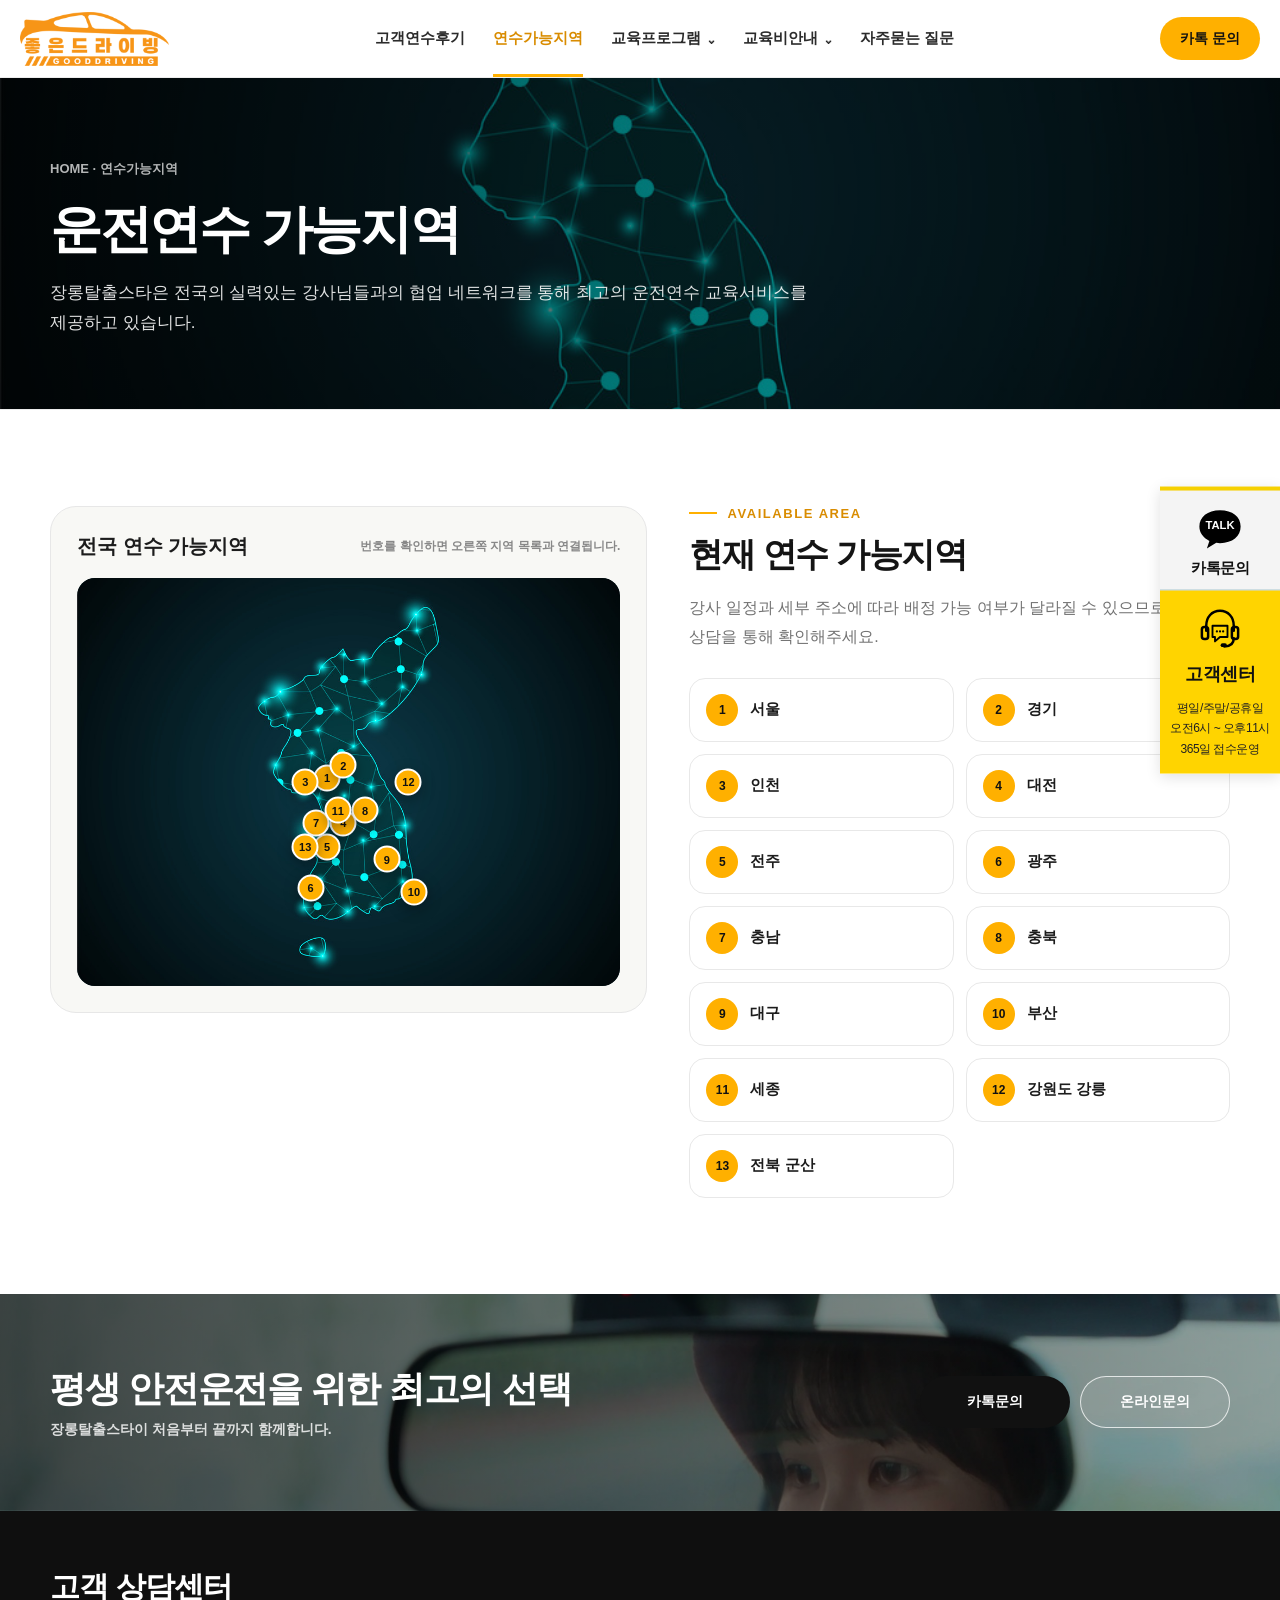
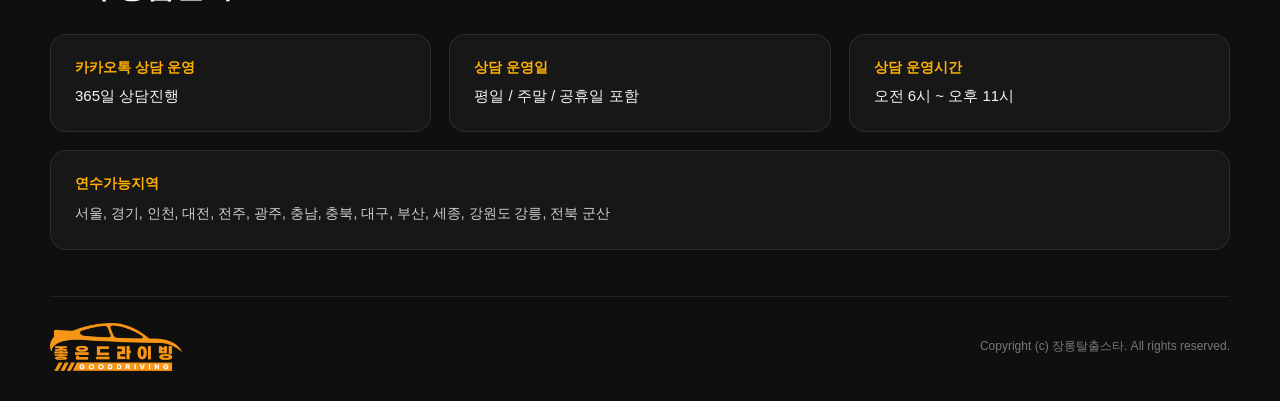
==== commit be951208: "상호명 변경" ====
--- a/areas.html
+++ b/areas.html
@@ -1,6 +1,6 @@
 <!DOCTYPE html>
 
-<html lang="ko"><head><meta charset="utf-8"/><meta content="width=device-width,initial-scale=1.0" name="viewport"/><meta content="좋은드라이빙 방문 운전연수" name="description"/><title>운전연수 가능지역 | 좋은드라이빙</title><link href="style.css" rel="stylesheet"/></head><body><header id="gd-header"><div class="gd-header-inner"><a class="gd-logo" href="index.html"><img alt="좋은드라이빙" class="gd-logo-img" src="images/logo.png"/></a><nav class="gd-nav"><div class="gd-nav-item"><a class="gd-nav-link" href="reviews.html">고객연수후기</a></div><div class="gd-nav-item"><a class="gd-nav-link active" href="areas.html">연수가능지역</a></div><div class="gd-nav-item"><a class="gd-nav-link" href="program.html">교육프로그램 <span>⌄</span></a><div class="gd-dropdown"><a href="program-3day.html">3일반</a><a href="program-4day.html">4일반</a><a href="program-weekend.html">주말반</a><a href="program-supplement.html">보완반</a></div></div><div class="gd-nav-item"><a class="gd-nav-link" href="price.html">교육비안내 <span>⌄</span></a><div class="gd-dropdown"><a href="price-own.html">자차</a><a href="price-school.html">학원차</a><a href="price-mix.html">자차 + 학원차</a></div></div><div class="gd-nav-item"><a class="gd-nav-link" href="faq.html">자주묻는 질문</a></div></nav><a class="gd-header-cta" href="https://pf.kakao.com/_xoxixjwG" rel="noopener noreferrer" target="_blank">카톡 문의</a><button class="gd-mobile-btn" type="button"><span></span><span></span><span></span></button></div></header><div class="gd-mobile-panel"><a href="reviews.html">고객연수후기</a><a href="areas.html">연수가능지역</a><div class="gd-mobile-label">교육프로그램</div><div class="gd-mobile-sub"><a href="program.html">전체보기</a><a href="program-3day.html">3일반</a><a href="program-4day.html">4일반</a><a href="program-weekend.html">주말반</a><a href="program-supplement.html">보완반</a></div><div class="gd-mobile-label">교육비안내</div><div class="gd-mobile-sub"><a href="price.html">전체보기</a><a href="price-own.html">자차</a><a href="price-school.html">학원차</a><a href="price-mix.html">자차 + 학원차</a></div><a href="faq.html">자주묻는 질문</a></div><section class="gd-page-hero gd-page-hero-image gd-page-hero-area"><div class="gd-inner"><div class="gd-breadcrumb">HOME · 연수가능지역</div><h1>운전연수 가능지역</h1><p>좋은드라이빙은 전국의 실력있는 강사님들과의 협업 네트워크를 통해 최고의 운전연수 교육서비스를 제공하고 있습니다.</p></div></section><main><section class="gd-section"><div class="gd-inner"><div class="gd-area-layout"><div class="gd-map-card"><div class="gd-map-title"><strong>전국 연수 가능지역</strong><span>번호를 확인하면 오른쪽 지역 목록과 연결됩니다.</span></div><div class="gd-map-visual"><img alt="한반도 운전연수 가능지역 네트워크 지도" class="gd-korea-map-image" src="images/area-network.jpg"/><span class="gd-map-pin" data-label="서울" style="left:46%;top:49%!important;" title="서울">1</span><span class="gd-map-pin" data-label="경기" style="left:49%;top:46%!important;" title="경기">2</span><span class="gd-map-pin" data-label="인천" style="left:42%;top:50%!important;" title="인천">3</span><span class="gd-map-pin" data-label="대전" style="left:49%;top:60%!important;" title="대전">4</span><span class="gd-map-pin" data-label="전주" style="left:46%;top:66%!important;" title="전주">5</span><span class="gd-map-pin" data-label="광주" style="left:43%;top:76%!important;" title="광주">6</span><span class="gd-map-pin" data-label="충남" style="left:44%;top:60%!important;" title="충남">7</span><span class="gd-map-pin" data-label="충북" style="left:53%;top:57%!important;" title="충북">8</span><span class="gd-map-pin" data-label="대구" style="left:57%;top:69%!important;" title="대구">9</span><span class="gd-map-pin" data-label="부산" style="left:62%;top:77%!important;" title="부산">10</span><span class="gd-map-pin" data-label="세종" style="left:48%;top:57%!important;" title="세종">11</span><span class="gd-map-pin" data-label="강릉" style="left:61%;top:50%!important;" title="강릉">12</span><span class="gd-map-pin" data-label="군산" style="left:42%;top:66%!important;" title="군산">13</span></div></div><div><div class="gd-kicker">AVAILABLE AREA</div><h2 class="gd-title" style="font-size:34px!important">현재 연수 가능지역</h2><p class="gd-desc">강사 일정과 세부 주소에 따라 배정 가능 여부가 달라질 수 있으므로 예약 전 상담을 통해 확인해주세요.</p><div style="height:26px"></div><div class="gd-area-list"><div class="gd-area-item"><span class="gd-area-num">1</span><strong>서울</strong></div><div class="gd-area-item"><span class="gd-area-num">2</span><strong>경기</strong></div><div class="gd-area-item"><span class="gd-area-num">3</span><strong>인천</strong></div><div class="gd-area-item"><span class="gd-area-num">4</span><strong>대전</strong></div><div class="gd-area-item"><span class="gd-area-num">5</span><strong>전주</strong></div><div class="gd-area-item"><span class="gd-area-num">6</span><strong>광주</strong></div><div class="gd-area-item"><span class="gd-area-num">7</span><strong>충남</strong></div><div class="gd-area-item"><span class="gd-area-num">8</span><strong>충북</strong></div><div class="gd-area-item"><span class="gd-area-num">9</span><strong>대구</strong></div><div class="gd-area-item"><span class="gd-area-num">10</span><strong>부산</strong></div><div class="gd-area-item"><span class="gd-area-num">11</span><strong>세종</strong></div><div class="gd-area-item"><span class="gd-area-num">12</span><strong>강원도 강릉</strong></div><div class="gd-area-item"><span class="gd-area-num">13</span><strong>전북 군산</strong></div></div></div></div></div></section></main><section id="gd-cta"><div class="gd-inner gd-cta-layout"><div><h2>평생 안전운전을 위한 최고의 선택</h2><p>좋은드라이빙이 처음부터 끝까지 함께합니다.</p></div><div class="gd-cta-buttons"><a class="gd-btn gd-btn-dark" href="https://pf.kakao.com/_xoxixjwG" rel="noopener noreferrer" target="_blank">카톡문의</a><a class="gd-btn gd-btn-outline" href="#">온라인문의</a></div></div></section><footer id="gd-footer"><div class="gd-inner"><div class="gd-footer-contact"><div class="gd-footer-contact-title">고객 상담센터</div><div class="gd-footer-contact-grid"><div class="gd-footer-contact-item"><strong>카카오톡 상담 운영</strong><span>365일 상담진행</span></div><div class="gd-footer-contact-item"><strong>상담 운영일</strong><span>평일 / 주말 / 공휴일 포함</span></div><div class="gd-footer-contact-item"><strong>상담 운영시간</strong><span>오전 6시 ~ 오후 11시</span></div><div class="gd-footer-contact-item gd-footer-contact-area"><strong>연수가능지역</strong><span>서울, 경기, 인천, 대전, 전주, 광주, 충남, 충북, 대구, 부산, 세종, 강원도 강릉, 전북 군산</span></div></div></div><div class="gd-footer-bottom"><div class="gd-footer-brand"><img alt="좋은드라이빙" class="gd-footer-logo-img" src="images/logo.png"/></div><div class="gd-footer-copy">Copyright (c) 좋은드라이빙. All rights reserved.</div></div></div></footer><div id="muv-side-floating">
+<html lang="ko"><head><meta charset="utf-8"/><meta content="width=device-width,initial-scale=1.0" name="viewport"/><meta content="장롱탈출스타 방문 운전연수" name="description"/><title>운전연수 가능지역 | 장롱탈출스타</title><link href="style.css" rel="stylesheet"/></head><body><header id="gd-header"><div class="gd-header-inner"><a class="gd-logo" href="index.html"><img alt="장롱탈출스타" class="gd-logo-img" src="images/logo.png"/></a><nav class="gd-nav"><div class="gd-nav-item"><a class="gd-nav-link" href="reviews.html">고객연수후기</a></div><div class="gd-nav-item"><a class="gd-nav-link active" href="areas.html">연수가능지역</a></div><div class="gd-nav-item"><a class="gd-nav-link" href="program.html">교육프로그램 <span>⌄</span></a><div class="gd-dropdown"><a href="program-3day.html">3일반</a><a href="program-4day.html">4일반</a><a href="program-weekend.html">주말반</a><a href="program-supplement.html">보완반</a></div></div><div class="gd-nav-item"><a class="gd-nav-link" href="price.html">교육비안내 <span>⌄</span></a><div class="gd-dropdown"><a href="price-own.html">자차</a><a href="price-school.html">학원차</a><a href="price-mix.html">자차 + 학원차</a></div></div><div class="gd-nav-item"><a class="gd-nav-link" href="faq.html">자주묻는 질문</a></div></nav><a class="gd-header-cta" href="https://pf.kakao.com/_xoxixjwG" rel="noopener noreferrer" target="_blank">카톡 문의</a><button class="gd-mobile-btn" type="button"><span></span><span></span><span></span></button></div></header><div class="gd-mobile-panel"><a href="reviews.html">고객연수후기</a><a href="areas.html">연수가능지역</a><div class="gd-mobile-label">교육프로그램</div><div class="gd-mobile-sub"><a href="program.html">전체보기</a><a href="program-3day.html">3일반</a><a href="program-4day.html">4일반</a><a href="program-weekend.html">주말반</a><a href="program-supplement.html">보완반</a></div><div class="gd-mobile-label">교육비안내</div><div class="gd-mobile-sub"><a href="price.html">전체보기</a><a href="price-own.html">자차</a><a href="price-school.html">학원차</a><a href="price-mix.html">자차 + 학원차</a></div><a href="faq.html">자주묻는 질문</a></div><section class="gd-page-hero gd-page-hero-image gd-page-hero-area"><div class="gd-inner"><div class="gd-breadcrumb">HOME · 연수가능지역</div><h1>운전연수 가능지역</h1><p>장롱탈출스타은 전국의 실력있는 강사님들과의 협업 네트워크를 통해 최고의 운전연수 교육서비스를 제공하고 있습니다.</p></div></section><main><section class="gd-section"><div class="gd-inner"><div class="gd-area-layout"><div class="gd-map-card"><div class="gd-map-title"><strong>전국 연수 가능지역</strong><span>번호를 확인하면 오른쪽 지역 목록과 연결됩니다.</span></div><div class="gd-map-visual"><img alt="한반도 운전연수 가능지역 네트워크 지도" class="gd-korea-map-image" src="images/area-network.jpg"/><span class="gd-map-pin" data-label="서울" style="left:46%;top:49%!important;" title="서울">1</span><span class="gd-map-pin" data-label="경기" style="left:49%;top:46%!important;" title="경기">2</span><span class="gd-map-pin" data-label="인천" style="left:42%;top:50%!important;" title="인천">3</span><span class="gd-map-pin" data-label="대전" style="left:49%;top:60%!important;" title="대전">4</span><span class="gd-map-pin" data-label="전주" style="left:46%;top:66%!important;" title="전주">5</span><span class="gd-map-pin" data-label="광주" style="left:43%;top:76%!important;" title="광주">6</span><span class="gd-map-pin" data-label="충남" style="left:44%;top:60%!important;" title="충남">7</span><span class="gd-map-pin" data-label="충북" style="left:53%;top:57%!important;" title="충북">8</span><span class="gd-map-pin" data-label="대구" style="left:57%;top:69%!important;" title="대구">9</span><span class="gd-map-pin" data-label="부산" style="left:62%;top:77%!important;" title="부산">10</span><span class="gd-map-pin" data-label="세종" style="left:48%;top:57%!important;" title="세종">11</span><span class="gd-map-pin" data-label="강릉" style="left:61%;top:50%!important;" title="강릉">12</span><span class="gd-map-pin" data-label="군산" style="left:42%;top:66%!important;" title="군산">13</span></div></div><div><div class="gd-kicker">AVAILABLE AREA</div><h2 class="gd-title" style="font-size:34px!important">현재 연수 가능지역</h2><p class="gd-desc">강사 일정과 세부 주소에 따라 배정 가능 여부가 달라질 수 있으므로 예약 전 상담을 통해 확인해주세요.</p><div style="height:26px"></div><div class="gd-area-list"><div class="gd-area-item"><span class="gd-area-num">1</span><strong>서울</strong></div><div class="gd-area-item"><span class="gd-area-num">2</span><strong>경기</strong></div><div class="gd-area-item"><span class="gd-area-num">3</span><strong>인천</strong></div><div class="gd-area-item"><span class="gd-area-num">4</span><strong>대전</strong></div><div class="gd-area-item"><span class="gd-area-num">5</span><strong>전주</strong></div><div class="gd-area-item"><span class="gd-area-num">6</span><strong>광주</strong></div><div class="gd-area-item"><span class="gd-area-num">7</span><strong>충남</strong></div><div class="gd-area-item"><span class="gd-area-num">8</span><strong>충북</strong></div><div class="gd-area-item"><span class="gd-area-num">9</span><strong>대구</strong></div><div class="gd-area-item"><span class="gd-area-num">10</span><strong>부산</strong></div><div class="gd-area-item"><span class="gd-area-num">11</span><strong>세종</strong></div><div class="gd-area-item"><span class="gd-area-num">12</span><strong>강원도 강릉</strong></div><div class="gd-area-item"><span class="gd-area-num">13</span><strong>전북 군산</strong></div></div></div></div></div></section></main><section id="gd-cta"><div class="gd-inner gd-cta-layout"><div><h2>평생 안전운전을 위한 최고의 선택</h2><p>장롱탈출스타이 처음부터 끝까지 함께합니다.</p></div><div class="gd-cta-buttons"><a class="gd-btn gd-btn-dark" href="https://pf.kakao.com/_xoxixjwG" rel="noopener noreferrer" target="_blank">카톡문의</a><a class="gd-btn gd-btn-outline" href="#">온라인문의</a></div></div></section><footer id="gd-footer"><div class="gd-inner"><div class="gd-footer-contact"><div class="gd-footer-contact-title">고객 상담센터</div><div class="gd-footer-contact-grid"><div class="gd-footer-contact-item"><strong>카카오톡 상담 운영</strong><span>365일 상담진행</span></div><div class="gd-footer-contact-item"><strong>상담 운영일</strong><span>평일 / 주말 / 공휴일 포함</span></div><div class="gd-footer-contact-item"><strong>상담 운영시간</strong><span>오전 6시 ~ 오후 11시</span></div><div class="gd-footer-contact-item gd-footer-contact-area"><strong>연수가능지역</strong><span>서울, 경기, 인천, 대전, 전주, 광주, 충남, 충북, 대구, 부산, 세종, 강원도 강릉, 전북 군산</span></div></div></div><div class="gd-footer-bottom"><div class="gd-footer-brand"><img alt="장롱탈출스타" class="gd-footer-logo-img" src="images/logo.png"/></div><div class="gd-footer-copy">Copyright (c) 장롱탈출스타. All rights reserved.</div></div></div></footer><div id="muv-side-floating">
 <a class="muv-side-item muv-side-kakao" href="https://pf.kakao.com/_xoxixjwG" rel="noopener noreferrer" target="_blank">
 <div class="muv-side-icon">
 <svg aria-hidden="true" viewbox="0 0 80 65">
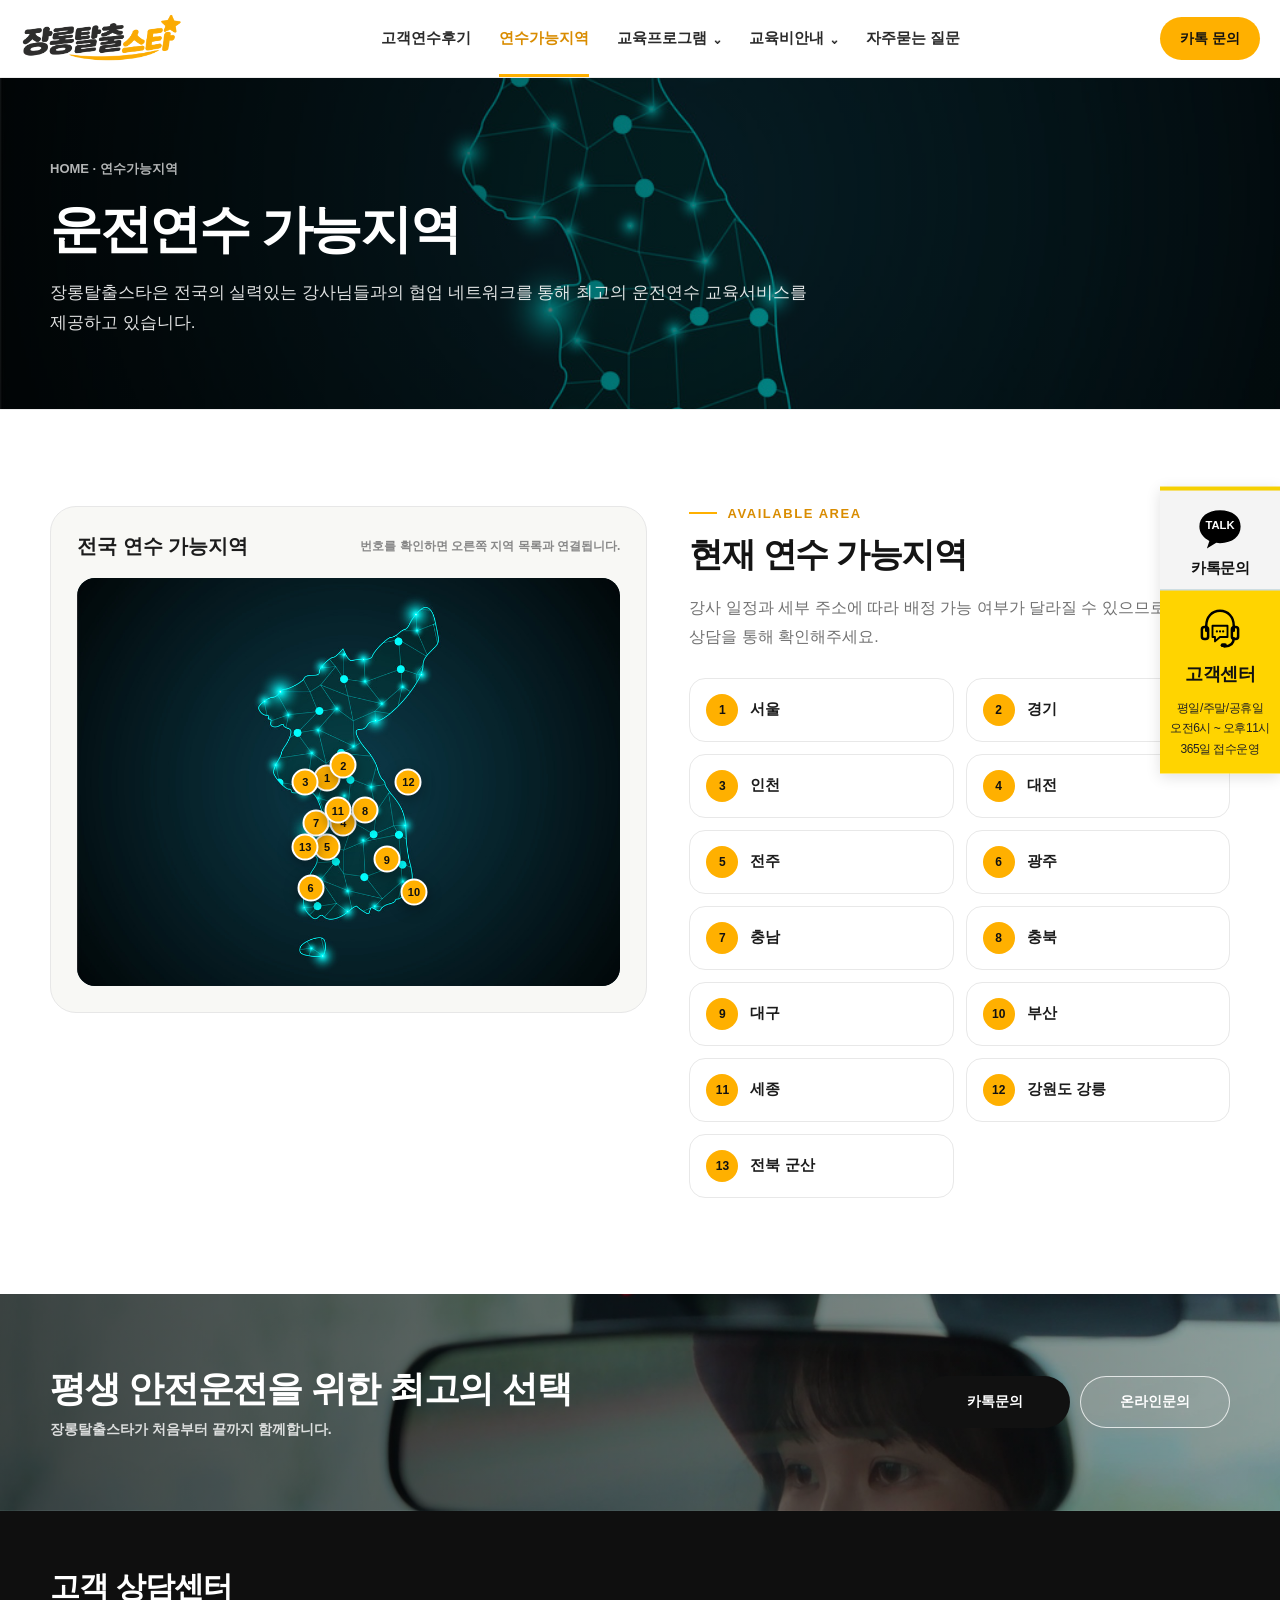
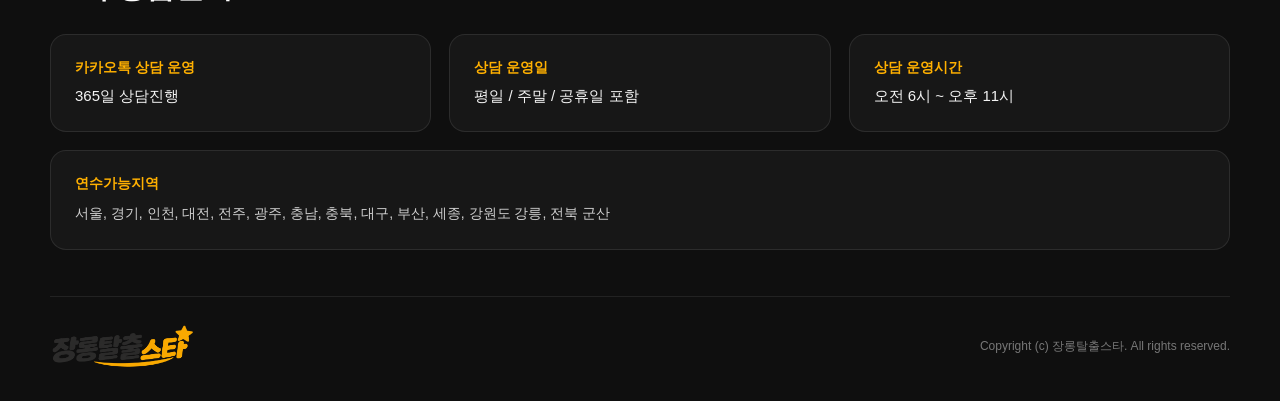
==== commit fbfd3914: "상호변경2" ====
--- a/areas.html
+++ b/areas.html
@@ -1,6 +1,6 @@
 <!DOCTYPE html>
 
-<html lang="ko"><head><meta charset="utf-8"/><meta content="width=device-width,initial-scale=1.0" name="viewport"/><meta content="장롱탈출스타 방문 운전연수" name="description"/><title>운전연수 가능지역 | 장롱탈출스타</title><link href="style.css" rel="stylesheet"/></head><body><header id="gd-header"><div class="gd-header-inner"><a class="gd-logo" href="index.html"><img alt="장롱탈출스타" class="gd-logo-img" src="images/logo.png"/></a><nav class="gd-nav"><div class="gd-nav-item"><a class="gd-nav-link" href="reviews.html">고객연수후기</a></div><div class="gd-nav-item"><a class="gd-nav-link active" href="areas.html">연수가능지역</a></div><div class="gd-nav-item"><a class="gd-nav-link" href="program.html">교육프로그램 <span>⌄</span></a><div class="gd-dropdown"><a href="program-3day.html">3일반</a><a href="program-4day.html">4일반</a><a href="program-weekend.html">주말반</a><a href="program-supplement.html">보완반</a></div></div><div class="gd-nav-item"><a class="gd-nav-link" href="price.html">교육비안내 <span>⌄</span></a><div class="gd-dropdown"><a href="price-own.html">자차</a><a href="price-school.html">학원차</a><a href="price-mix.html">자차 + 학원차</a></div></div><div class="gd-nav-item"><a class="gd-nav-link" href="faq.html">자주묻는 질문</a></div></nav><a class="gd-header-cta" href="https://pf.kakao.com/_xoxixjwG" rel="noopener noreferrer" target="_blank">카톡 문의</a><button class="gd-mobile-btn" type="button"><span></span><span></span><span></span></button></div></header><div class="gd-mobile-panel"><a href="reviews.html">고객연수후기</a><a href="areas.html">연수가능지역</a><div class="gd-mobile-label">교육프로그램</div><div class="gd-mobile-sub"><a href="program.html">전체보기</a><a href="program-3day.html">3일반</a><a href="program-4day.html">4일반</a><a href="program-weekend.html">주말반</a><a href="program-supplement.html">보완반</a></div><div class="gd-mobile-label">교육비안내</div><div class="gd-mobile-sub"><a href="price.html">전체보기</a><a href="price-own.html">자차</a><a href="price-school.html">학원차</a><a href="price-mix.html">자차 + 학원차</a></div><a href="faq.html">자주묻는 질문</a></div><section class="gd-page-hero gd-page-hero-image gd-page-hero-area"><div class="gd-inner"><div class="gd-breadcrumb">HOME · 연수가능지역</div><h1>운전연수 가능지역</h1><p>장롱탈출스타은 전국의 실력있는 강사님들과의 협업 네트워크를 통해 최고의 운전연수 교육서비스를 제공하고 있습니다.</p></div></section><main><section class="gd-section"><div class="gd-inner"><div class="gd-area-layout"><div class="gd-map-card"><div class="gd-map-title"><strong>전국 연수 가능지역</strong><span>번호를 확인하면 오른쪽 지역 목록과 연결됩니다.</span></div><div class="gd-map-visual"><img alt="한반도 운전연수 가능지역 네트워크 지도" class="gd-korea-map-image" src="images/area-network.jpg"/><span class="gd-map-pin" data-label="서울" style="left:46%;top:49%!important;" title="서울">1</span><span class="gd-map-pin" data-label="경기" style="left:49%;top:46%!important;" title="경기">2</span><span class="gd-map-pin" data-label="인천" style="left:42%;top:50%!important;" title="인천">3</span><span class="gd-map-pin" data-label="대전" style="left:49%;top:60%!important;" title="대전">4</span><span class="gd-map-pin" data-label="전주" style="left:46%;top:66%!important;" title="전주">5</span><span class="gd-map-pin" data-label="광주" style="left:43%;top:76%!important;" title="광주">6</span><span class="gd-map-pin" data-label="충남" style="left:44%;top:60%!important;" title="충남">7</span><span class="gd-map-pin" data-label="충북" style="left:53%;top:57%!important;" title="충북">8</span><span class="gd-map-pin" data-label="대구" style="left:57%;top:69%!important;" title="대구">9</span><span class="gd-map-pin" data-label="부산" style="left:62%;top:77%!important;" title="부산">10</span><span class="gd-map-pin" data-label="세종" style="left:48%;top:57%!important;" title="세종">11</span><span class="gd-map-pin" data-label="강릉" style="left:61%;top:50%!important;" title="강릉">12</span><span class="gd-map-pin" data-label="군산" style="left:42%;top:66%!important;" title="군산">13</span></div></div><div><div class="gd-kicker">AVAILABLE AREA</div><h2 class="gd-title" style="font-size:34px!important">현재 연수 가능지역</h2><p class="gd-desc">강사 일정과 세부 주소에 따라 배정 가능 여부가 달라질 수 있으므로 예약 전 상담을 통해 확인해주세요.</p><div style="height:26px"></div><div class="gd-area-list"><div class="gd-area-item"><span class="gd-area-num">1</span><strong>서울</strong></div><div class="gd-area-item"><span class="gd-area-num">2</span><strong>경기</strong></div><div class="gd-area-item"><span class="gd-area-num">3</span><strong>인천</strong></div><div class="gd-area-item"><span class="gd-area-num">4</span><strong>대전</strong></div><div class="gd-area-item"><span class="gd-area-num">5</span><strong>전주</strong></div><div class="gd-area-item"><span class="gd-area-num">6</span><strong>광주</strong></div><div class="gd-area-item"><span class="gd-area-num">7</span><strong>충남</strong></div><div class="gd-area-item"><span class="gd-area-num">8</span><strong>충북</strong></div><div class="gd-area-item"><span class="gd-area-num">9</span><strong>대구</strong></div><div class="gd-area-item"><span class="gd-area-num">10</span><strong>부산</strong></div><div class="gd-area-item"><span class="gd-area-num">11</span><strong>세종</strong></div><div class="gd-area-item"><span class="gd-area-num">12</span><strong>강원도 강릉</strong></div><div class="gd-area-item"><span class="gd-area-num">13</span><strong>전북 군산</strong></div></div></div></div></div></section></main><section id="gd-cta"><div class="gd-inner gd-cta-layout"><div><h2>평생 안전운전을 위한 최고의 선택</h2><p>장롱탈출스타이 처음부터 끝까지 함께합니다.</p></div><div class="gd-cta-buttons"><a class="gd-btn gd-btn-dark" href="https://pf.kakao.com/_xoxixjwG" rel="noopener noreferrer" target="_blank">카톡문의</a><a class="gd-btn gd-btn-outline" href="#">온라인문의</a></div></div></section><footer id="gd-footer"><div class="gd-inner"><div class="gd-footer-contact"><div class="gd-footer-contact-title">고객 상담센터</div><div class="gd-footer-contact-grid"><div class="gd-footer-contact-item"><strong>카카오톡 상담 운영</strong><span>365일 상담진행</span></div><div class="gd-footer-contact-item"><strong>상담 운영일</strong><span>평일 / 주말 / 공휴일 포함</span></div><div class="gd-footer-contact-item"><strong>상담 운영시간</strong><span>오전 6시 ~ 오후 11시</span></div><div class="gd-footer-contact-item gd-footer-contact-area"><strong>연수가능지역</strong><span>서울, 경기, 인천, 대전, 전주, 광주, 충남, 충북, 대구, 부산, 세종, 강원도 강릉, 전북 군산</span></div></div></div><div class="gd-footer-bottom"><div class="gd-footer-brand"><img alt="장롱탈출스타" class="gd-footer-logo-img" src="images/logo.png"/></div><div class="gd-footer-copy">Copyright (c) 장롱탈출스타. All rights reserved.</div></div></div></footer><div id="muv-side-floating">
+<html lang="ko"><head><meta charset="utf-8"/><meta content="width=device-width,initial-scale=1.0" name="viewport"/><meta content="장롱탈출스타 방문 운전연수" name="description"/><title>운전연수 가능지역 | 장롱탈출스타</title><link href="style.css" rel="stylesheet"/></head><body><header id="gd-header"><div class="gd-header-inner"><a class="gd-logo" href="index.html"><img alt="장롱탈출스타" class="gd-logo-img" src="images/logo.png"/></a><nav class="gd-nav"><div class="gd-nav-item"><a class="gd-nav-link" href="reviews.html">고객연수후기</a></div><div class="gd-nav-item"><a class="gd-nav-link active" href="areas.html">연수가능지역</a></div><div class="gd-nav-item"><a class="gd-nav-link" href="program.html">교육프로그램 <span>⌄</span></a><div class="gd-dropdown"><a href="program-3day.html">3일반</a><a href="program-4day.html">4일반</a><a href="program-weekend.html">주말반</a><a href="program-supplement.html">보완반</a></div></div><div class="gd-nav-item"><a class="gd-nav-link" href="price.html">교육비안내 <span>⌄</span></a><div class="gd-dropdown"><a href="price-own.html">자차</a><a href="price-school.html">학원차</a><a href="price-mix.html">자차 + 학원차</a></div></div><div class="gd-nav-item"><a class="gd-nav-link" href="faq.html">자주묻는 질문</a></div></nav><a class="gd-header-cta" href="https://pf.kakao.com/_xoxixjwG" rel="noopener noreferrer" target="_blank">카톡 문의</a><button class="gd-mobile-btn" type="button"><span></span><span></span><span></span></button></div></header><div class="gd-mobile-panel"><a href="reviews.html">고객연수후기</a><a href="areas.html">연수가능지역</a><div class="gd-mobile-label">교육프로그램</div><div class="gd-mobile-sub"><a href="program.html">전체보기</a><a href="program-3day.html">3일반</a><a href="program-4day.html">4일반</a><a href="program-weekend.html">주말반</a><a href="program-supplement.html">보완반</a></div><div class="gd-mobile-label">교육비안내</div><div class="gd-mobile-sub"><a href="price.html">전체보기</a><a href="price-own.html">자차</a><a href="price-school.html">학원차</a><a href="price-mix.html">자차 + 학원차</a></div><a href="faq.html">자주묻는 질문</a></div><section class="gd-page-hero gd-page-hero-image gd-page-hero-area"><div class="gd-inner"><div class="gd-breadcrumb">HOME · 연수가능지역</div><h1>운전연수 가능지역</h1><p>장롱탈출스타은 전국의 실력있는 강사님들과의 협업 네트워크를 통해 최고의 운전연수 교육서비스를 제공하고 있습니다.</p></div></section><main><section class="gd-section"><div class="gd-inner"><div class="gd-area-layout"><div class="gd-map-card"><div class="gd-map-title"><strong>전국 연수 가능지역</strong><span>번호를 확인하면 오른쪽 지역 목록과 연결됩니다.</span></div><div class="gd-map-visual"><img alt="한반도 운전연수 가능지역 네트워크 지도" class="gd-korea-map-image" src="images/area-network.jpg"/><span class="gd-map-pin" data-label="서울" style="left:46%;top:49%!important;" title="서울">1</span><span class="gd-map-pin" data-label="경기" style="left:49%;top:46%!important;" title="경기">2</span><span class="gd-map-pin" data-label="인천" style="left:42%;top:50%!important;" title="인천">3</span><span class="gd-map-pin" data-label="대전" style="left:49%;top:60%!important;" title="대전">4</span><span class="gd-map-pin" data-label="전주" style="left:46%;top:66%!important;" title="전주">5</span><span class="gd-map-pin" data-label="광주" style="left:43%;top:76%!important;" title="광주">6</span><span class="gd-map-pin" data-label="충남" style="left:44%;top:60%!important;" title="충남">7</span><span class="gd-map-pin" data-label="충북" style="left:53%;top:57%!important;" title="충북">8</span><span class="gd-map-pin" data-label="대구" style="left:57%;top:69%!important;" title="대구">9</span><span class="gd-map-pin" data-label="부산" style="left:62%;top:77%!important;" title="부산">10</span><span class="gd-map-pin" data-label="세종" style="left:48%;top:57%!important;" title="세종">11</span><span class="gd-map-pin" data-label="강릉" style="left:61%;top:50%!important;" title="강릉">12</span><span class="gd-map-pin" data-label="군산" style="left:42%;top:66%!important;" title="군산">13</span></div></div><div><div class="gd-kicker">AVAILABLE AREA</div><h2 class="gd-title" style="font-size:34px!important">현재 연수 가능지역</h2><p class="gd-desc">강사 일정과 세부 주소에 따라 배정 가능 여부가 달라질 수 있으므로 예약 전 상담을 통해 확인해주세요.</p><div style="height:26px"></div><div class="gd-area-list"><div class="gd-area-item"><span class="gd-area-num">1</span><strong>서울</strong></div><div class="gd-area-item"><span class="gd-area-num">2</span><strong>경기</strong></div><div class="gd-area-item"><span class="gd-area-num">3</span><strong>인천</strong></div><div class="gd-area-item"><span class="gd-area-num">4</span><strong>대전</strong></div><div class="gd-area-item"><span class="gd-area-num">5</span><strong>전주</strong></div><div class="gd-area-item"><span class="gd-area-num">6</span><strong>광주</strong></div><div class="gd-area-item"><span class="gd-area-num">7</span><strong>충남</strong></div><div class="gd-area-item"><span class="gd-area-num">8</span><strong>충북</strong></div><div class="gd-area-item"><span class="gd-area-num">9</span><strong>대구</strong></div><div class="gd-area-item"><span class="gd-area-num">10</span><strong>부산</strong></div><div class="gd-area-item"><span class="gd-area-num">11</span><strong>세종</strong></div><div class="gd-area-item"><span class="gd-area-num">12</span><strong>강원도 강릉</strong></div><div class="gd-area-item"><span class="gd-area-num">13</span><strong>전북 군산</strong></div></div></div></div></div></section></main><section id="gd-cta"><div class="gd-inner gd-cta-layout"><div><h2>평생 안전운전을 위한 최고의 선택</h2><p>장롱탈출스타가 처음부터 끝까지 함께합니다.</p></div><div class="gd-cta-buttons"><a class="gd-btn gd-btn-dark" href="https://pf.kakao.com/_xoxixjwG" rel="noopener noreferrer" target="_blank">카톡문의</a><a class="gd-btn gd-btn-outline" href="#">온라인문의</a></div></div></section><footer id="gd-footer"><div class="gd-inner"><div class="gd-footer-contact"><div class="gd-footer-contact-title">고객 상담센터</div><div class="gd-footer-contact-grid"><div class="gd-footer-contact-item"><strong>카카오톡 상담 운영</strong><span>365일 상담진행</span></div><div class="gd-footer-contact-item"><strong>상담 운영일</strong><span>평일 / 주말 / 공휴일 포함</span></div><div class="gd-footer-contact-item"><strong>상담 운영시간</strong><span>오전 6시 ~ 오후 11시</span></div><div class="gd-footer-contact-item gd-footer-contact-area"><strong>연수가능지역</strong><span>서울, 경기, 인천, 대전, 전주, 광주, 충남, 충북, 대구, 부산, 세종, 강원도 강릉, 전북 군산</span></div></div></div><div class="gd-footer-bottom"><div class="gd-footer-brand"><img alt="장롱탈출스타" class="gd-footer-logo-img" src="images/logo.png"/></div><div class="gd-footer-copy">Copyright (c) 장롱탈출스타. All rights reserved.</div></div></div></footer><div id="muv-side-floating">
 <a class="muv-side-item muv-side-kakao" href="https://pf.kakao.com/_xoxixjwG" rel="noopener noreferrer" target="_blank">
 <div class="muv-side-icon">
 <svg aria-hidden="true" viewbox="0 0 80 65">
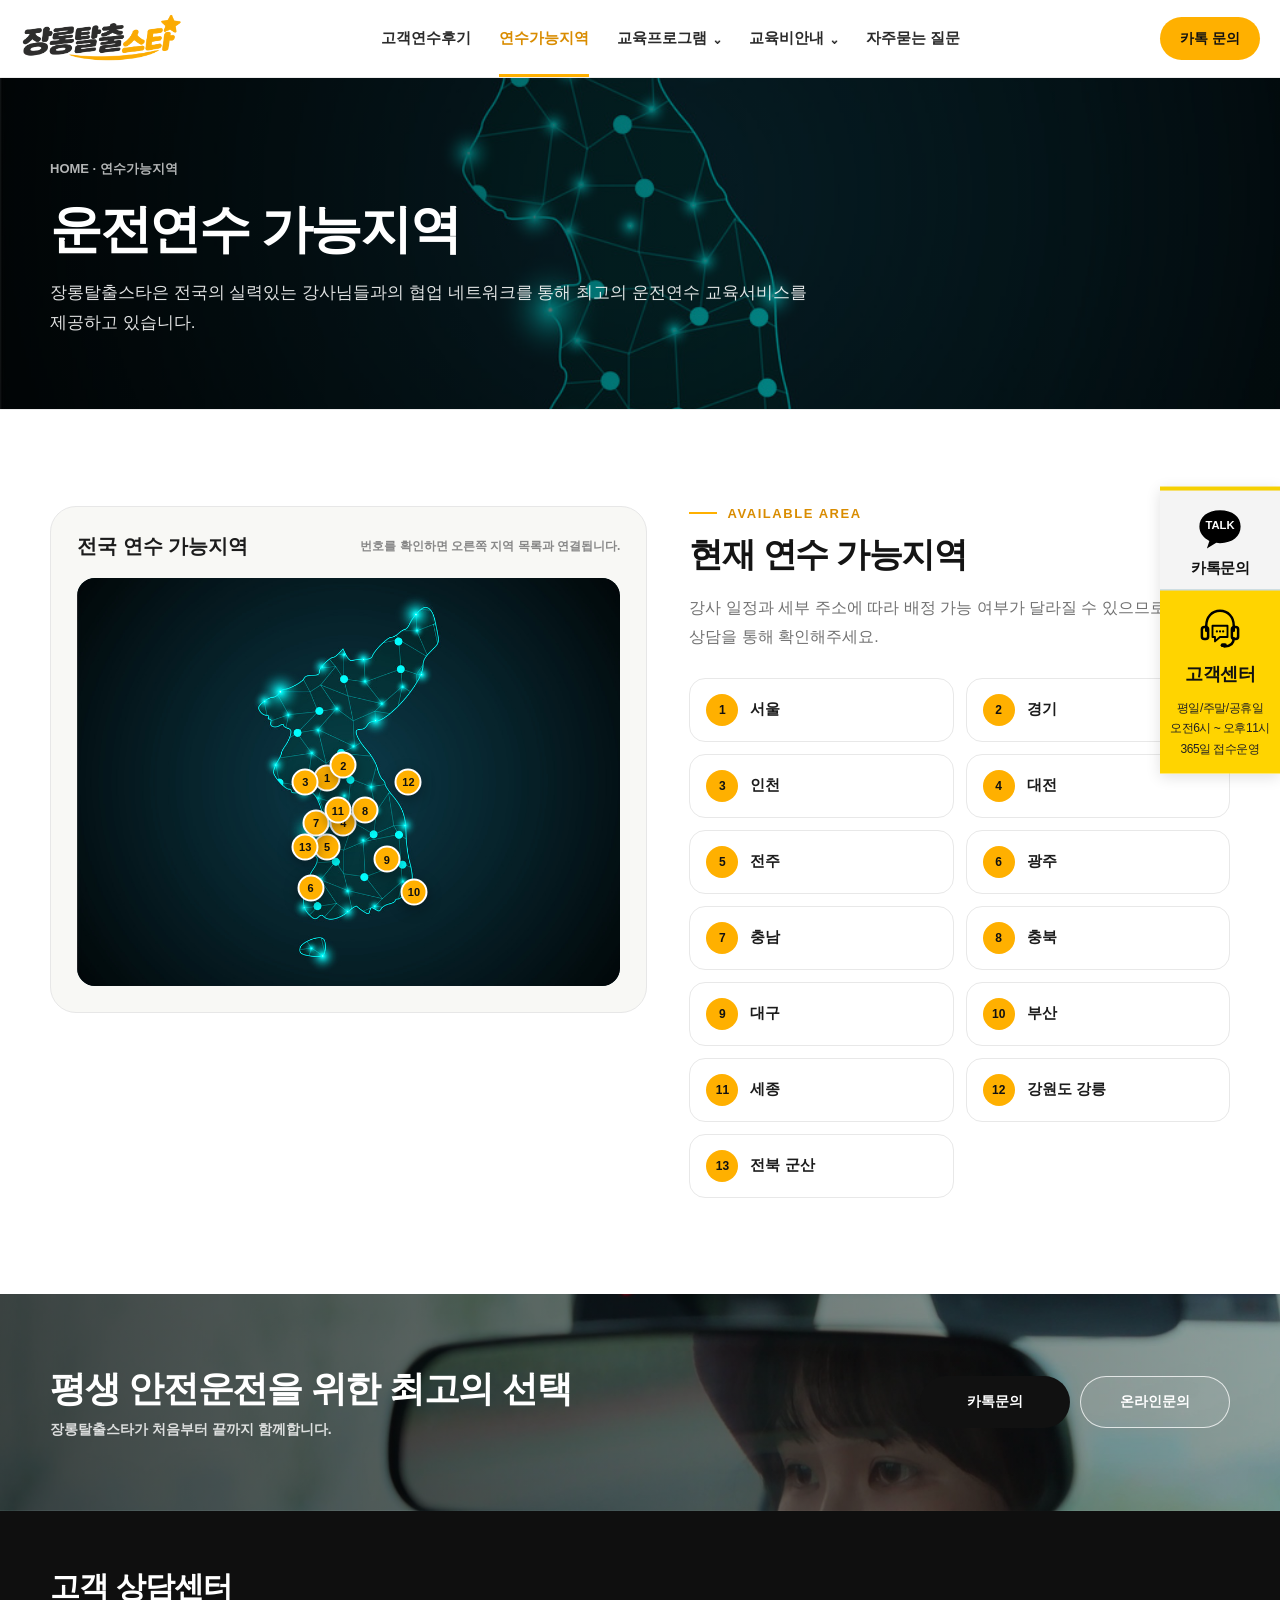
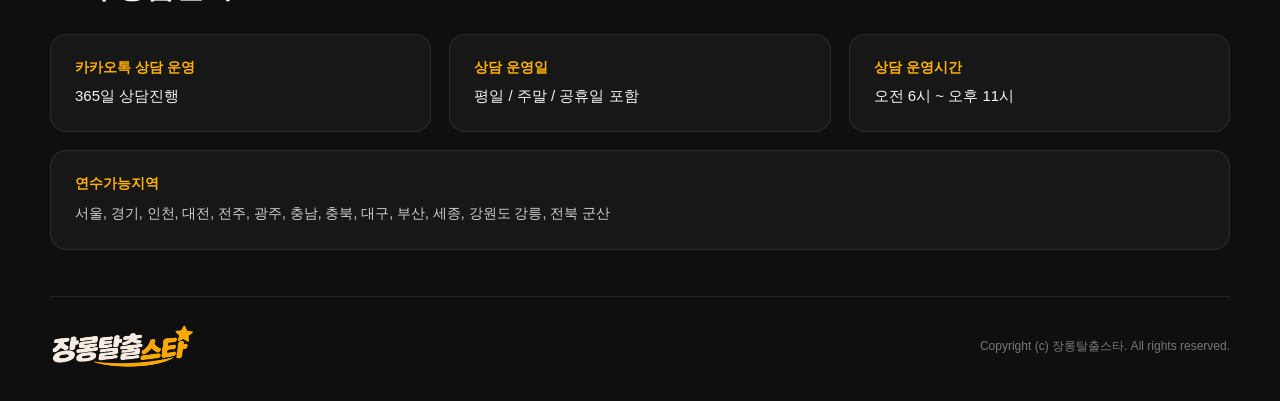
==== commit 2967d24e: "footer" ====
--- a/areas.html
+++ b/areas.html
@@ -1,6 +1,6 @@
 <!DOCTYPE html>
 
-<html lang="ko"><head><meta charset="utf-8"/><meta content="width=device-width,initial-scale=1.0" name="viewport"/><meta content="장롱탈출스타 방문 운전연수" name="description"/><title>운전연수 가능지역 | 장롱탈출스타</title><link href="style.css" rel="stylesheet"/></head><body><header id="gd-header"><div class="gd-header-inner"><a class="gd-logo" href="index.html"><img alt="장롱탈출스타" class="gd-logo-img" src="images/logo.png"/></a><nav class="gd-nav"><div class="gd-nav-item"><a class="gd-nav-link" href="reviews.html">고객연수후기</a></div><div class="gd-nav-item"><a class="gd-nav-link active" href="areas.html">연수가능지역</a></div><div class="gd-nav-item"><a class="gd-nav-link" href="program.html">교육프로그램 <span>⌄</span></a><div class="gd-dropdown"><a href="program-3day.html">3일반</a><a href="program-4day.html">4일반</a><a href="program-weekend.html">주말반</a><a href="program-supplement.html">보완반</a></div></div><div class="gd-nav-item"><a class="gd-nav-link" href="price.html">교육비안내 <span>⌄</span></a><div class="gd-dropdown"><a href="price-own.html">자차</a><a href="price-school.html">학원차</a><a href="price-mix.html">자차 + 학원차</a></div></div><div class="gd-nav-item"><a class="gd-nav-link" href="faq.html">자주묻는 질문</a></div></nav><a class="gd-header-cta" href="https://pf.kakao.com/_xoxixjwG" rel="noopener noreferrer" target="_blank">카톡 문의</a><button class="gd-mobile-btn" type="button"><span></span><span></span><span></span></button></div></header><div class="gd-mobile-panel"><a href="reviews.html">고객연수후기</a><a href="areas.html">연수가능지역</a><div class="gd-mobile-label">교육프로그램</div><div class="gd-mobile-sub"><a href="program.html">전체보기</a><a href="program-3day.html">3일반</a><a href="program-4day.html">4일반</a><a href="program-weekend.html">주말반</a><a href="program-supplement.html">보완반</a></div><div class="gd-mobile-label">교육비안내</div><div class="gd-mobile-sub"><a href="price.html">전체보기</a><a href="price-own.html">자차</a><a href="price-school.html">학원차</a><a href="price-mix.html">자차 + 학원차</a></div><a href="faq.html">자주묻는 질문</a></div><section class="gd-page-hero gd-page-hero-image gd-page-hero-area"><div class="gd-inner"><div class="gd-breadcrumb">HOME · 연수가능지역</div><h1>운전연수 가능지역</h1><p>장롱탈출스타은 전국의 실력있는 강사님들과의 협업 네트워크를 통해 최고의 운전연수 교육서비스를 제공하고 있습니다.</p></div></section><main><section class="gd-section"><div class="gd-inner"><div class="gd-area-layout"><div class="gd-map-card"><div class="gd-map-title"><strong>전국 연수 가능지역</strong><span>번호를 확인하면 오른쪽 지역 목록과 연결됩니다.</span></div><div class="gd-map-visual"><img alt="한반도 운전연수 가능지역 네트워크 지도" class="gd-korea-map-image" src="images/area-network.jpg"/><span class="gd-map-pin" data-label="서울" style="left:46%;top:49%!important;" title="서울">1</span><span class="gd-map-pin" data-label="경기" style="left:49%;top:46%!important;" title="경기">2</span><span class="gd-map-pin" data-label="인천" style="left:42%;top:50%!important;" title="인천">3</span><span class="gd-map-pin" data-label="대전" style="left:49%;top:60%!important;" title="대전">4</span><span class="gd-map-pin" data-label="전주" style="left:46%;top:66%!important;" title="전주">5</span><span class="gd-map-pin" data-label="광주" style="left:43%;top:76%!important;" title="광주">6</span><span class="gd-map-pin" data-label="충남" style="left:44%;top:60%!important;" title="충남">7</span><span class="gd-map-pin" data-label="충북" style="left:53%;top:57%!important;" title="충북">8</span><span class="gd-map-pin" data-label="대구" style="left:57%;top:69%!important;" title="대구">9</span><span class="gd-map-pin" data-label="부산" style="left:62%;top:77%!important;" title="부산">10</span><span class="gd-map-pin" data-label="세종" style="left:48%;top:57%!important;" title="세종">11</span><span class="gd-map-pin" data-label="강릉" style="left:61%;top:50%!important;" title="강릉">12</span><span class="gd-map-pin" data-label="군산" style="left:42%;top:66%!important;" title="군산">13</span></div></div><div><div class="gd-kicker">AVAILABLE AREA</div><h2 class="gd-title" style="font-size:34px!important">현재 연수 가능지역</h2><p class="gd-desc">강사 일정과 세부 주소에 따라 배정 가능 여부가 달라질 수 있으므로 예약 전 상담을 통해 확인해주세요.</p><div style="height:26px"></div><div class="gd-area-list"><div class="gd-area-item"><span class="gd-area-num">1</span><strong>서울</strong></div><div class="gd-area-item"><span class="gd-area-num">2</span><strong>경기</strong></div><div class="gd-area-item"><span class="gd-area-num">3</span><strong>인천</strong></div><div class="gd-area-item"><span class="gd-area-num">4</span><strong>대전</strong></div><div class="gd-area-item"><span class="gd-area-num">5</span><strong>전주</strong></div><div class="gd-area-item"><span class="gd-area-num">6</span><strong>광주</strong></div><div class="gd-area-item"><span class="gd-area-num">7</span><strong>충남</strong></div><div class="gd-area-item"><span class="gd-area-num">8</span><strong>충북</strong></div><div class="gd-area-item"><span class="gd-area-num">9</span><strong>대구</strong></div><div class="gd-area-item"><span class="gd-area-num">10</span><strong>부산</strong></div><div class="gd-area-item"><span class="gd-area-num">11</span><strong>세종</strong></div><div class="gd-area-item"><span class="gd-area-num">12</span><strong>강원도 강릉</strong></div><div class="gd-area-item"><span class="gd-area-num">13</span><strong>전북 군산</strong></div></div></div></div></div></section></main><section id="gd-cta"><div class="gd-inner gd-cta-layout"><div><h2>평생 안전운전을 위한 최고의 선택</h2><p>장롱탈출스타가 처음부터 끝까지 함께합니다.</p></div><div class="gd-cta-buttons"><a class="gd-btn gd-btn-dark" href="https://pf.kakao.com/_xoxixjwG" rel="noopener noreferrer" target="_blank">카톡문의</a><a class="gd-btn gd-btn-outline" href="#">온라인문의</a></div></div></section><footer id="gd-footer"><div class="gd-inner"><div class="gd-footer-contact"><div class="gd-footer-contact-title">고객 상담센터</div><div class="gd-footer-contact-grid"><div class="gd-footer-contact-item"><strong>카카오톡 상담 운영</strong><span>365일 상담진행</span></div><div class="gd-footer-contact-item"><strong>상담 운영일</strong><span>평일 / 주말 / 공휴일 포함</span></div><div class="gd-footer-contact-item"><strong>상담 운영시간</strong><span>오전 6시 ~ 오후 11시</span></div><div class="gd-footer-contact-item gd-footer-contact-area"><strong>연수가능지역</strong><span>서울, 경기, 인천, 대전, 전주, 광주, 충남, 충북, 대구, 부산, 세종, 강원도 강릉, 전북 군산</span></div></div></div><div class="gd-footer-bottom"><div class="gd-footer-brand"><img alt="장롱탈출스타" class="gd-footer-logo-img" src="images/logo.png"/></div><div class="gd-footer-copy">Copyright (c) 장롱탈출스타. All rights reserved.</div></div></div></footer><div id="muv-side-floating">
+<html lang="ko"><head><meta charset="utf-8"/><meta content="width=device-width,initial-scale=1.0" name="viewport"/><meta content="장롱탈출스타 방문 운전연수" name="description"/><title>운전연수 가능지역 | 장롱탈출스타</title><link href="style.css" rel="stylesheet"/></head><body><header id="gd-header"><div class="gd-header-inner"><a class="gd-logo" href="index.html"><img alt="장롱탈출스타" class="gd-logo-img" src="images/logo.png"/></a><nav class="gd-nav"><div class="gd-nav-item"><a class="gd-nav-link" href="reviews.html">고객연수후기</a></div><div class="gd-nav-item"><a class="gd-nav-link active" href="areas.html">연수가능지역</a></div><div class="gd-nav-item"><a class="gd-nav-link" href="program.html">교육프로그램 <span>⌄</span></a><div class="gd-dropdown"><a href="program-3day.html">3일반</a><a href="program-4day.html">4일반</a><a href="program-weekend.html">주말반</a><a href="program-supplement.html">보완반</a></div></div><div class="gd-nav-item"><a class="gd-nav-link" href="price.html">교육비안내 <span>⌄</span></a><div class="gd-dropdown"><a href="price-own.html">자차</a><a href="price-school.html">학원차</a><a href="price-mix.html">자차 + 학원차</a></div></div><div class="gd-nav-item"><a class="gd-nav-link" href="faq.html">자주묻는 질문</a></div></nav><a class="gd-header-cta" href="https://pf.kakao.com/_xoxixjwG" rel="noopener noreferrer" target="_blank">카톡 문의</a><button class="gd-mobile-btn" type="button"><span></span><span></span><span></span></button></div></header><div class="gd-mobile-panel"><a href="reviews.html">고객연수후기</a><a href="areas.html">연수가능지역</a><div class="gd-mobile-label">교육프로그램</div><div class="gd-mobile-sub"><a href="program.html">전체보기</a><a href="program-3day.html">3일반</a><a href="program-4day.html">4일반</a><a href="program-weekend.html">주말반</a><a href="program-supplement.html">보완반</a></div><div class="gd-mobile-label">교육비안내</div><div class="gd-mobile-sub"><a href="price.html">전체보기</a><a href="price-own.html">자차</a><a href="price-school.html">학원차</a><a href="price-mix.html">자차 + 학원차</a></div><a href="faq.html">자주묻는 질문</a></div><section class="gd-page-hero gd-page-hero-image gd-page-hero-area"><div class="gd-inner"><div class="gd-breadcrumb">HOME · 연수가능지역</div><h1>운전연수 가능지역</h1><p>장롱탈출스타은 전국의 실력있는 강사님들과의 협업 네트워크를 통해 최고의 운전연수 교육서비스를 제공하고 있습니다.</p></div></section><main><section class="gd-section"><div class="gd-inner"><div class="gd-area-layout"><div class="gd-map-card"><div class="gd-map-title"><strong>전국 연수 가능지역</strong><span>번호를 확인하면 오른쪽 지역 목록과 연결됩니다.</span></div><div class="gd-map-visual"><img alt="한반도 운전연수 가능지역 네트워크 지도" class="gd-korea-map-image" src="images/area-network.jpg"/><span class="gd-map-pin" data-label="서울" style="left:46%;top:49%!important;" title="서울">1</span><span class="gd-map-pin" data-label="경기" style="left:49%;top:46%!important;" title="경기">2</span><span class="gd-map-pin" data-label="인천" style="left:42%;top:50%!important;" title="인천">3</span><span class="gd-map-pin" data-label="대전" style="left:49%;top:60%!important;" title="대전">4</span><span class="gd-map-pin" data-label="전주" style="left:46%;top:66%!important;" title="전주">5</span><span class="gd-map-pin" data-label="광주" style="left:43%;top:76%!important;" title="광주">6</span><span class="gd-map-pin" data-label="충남" style="left:44%;top:60%!important;" title="충남">7</span><span class="gd-map-pin" data-label="충북" style="left:53%;top:57%!important;" title="충북">8</span><span class="gd-map-pin" data-label="대구" style="left:57%;top:69%!important;" title="대구">9</span><span class="gd-map-pin" data-label="부산" style="left:62%;top:77%!important;" title="부산">10</span><span class="gd-map-pin" data-label="세종" style="left:48%;top:57%!important;" title="세종">11</span><span class="gd-map-pin" data-label="강릉" style="left:61%;top:50%!important;" title="강릉">12</span><span class="gd-map-pin" data-label="군산" style="left:42%;top:66%!important;" title="군산">13</span></div></div><div><div class="gd-kicker">AVAILABLE AREA</div><h2 class="gd-title" style="font-size:34px!important">현재 연수 가능지역</h2><p class="gd-desc">강사 일정과 세부 주소에 따라 배정 가능 여부가 달라질 수 있으므로 예약 전 상담을 통해 확인해주세요.</p><div style="height:26px"></div><div class="gd-area-list"><div class="gd-area-item"><span class="gd-area-num">1</span><strong>서울</strong></div><div class="gd-area-item"><span class="gd-area-num">2</span><strong>경기</strong></div><div class="gd-area-item"><span class="gd-area-num">3</span><strong>인천</strong></div><div class="gd-area-item"><span class="gd-area-num">4</span><strong>대전</strong></div><div class="gd-area-item"><span class="gd-area-num">5</span><strong>전주</strong></div><div class="gd-area-item"><span class="gd-area-num">6</span><strong>광주</strong></div><div class="gd-area-item"><span class="gd-area-num">7</span><strong>충남</strong></div><div class="gd-area-item"><span class="gd-area-num">8</span><strong>충북</strong></div><div class="gd-area-item"><span class="gd-area-num">9</span><strong>대구</strong></div><div class="gd-area-item"><span class="gd-area-num">10</span><strong>부산</strong></div><div class="gd-area-item"><span class="gd-area-num">11</span><strong>세종</strong></div><div class="gd-area-item"><span class="gd-area-num">12</span><strong>강원도 강릉</strong></div><div class="gd-area-item"><span class="gd-area-num">13</span><strong>전북 군산</strong></div></div></div></div></div></section></main><section id="gd-cta"><div class="gd-inner gd-cta-layout"><div><h2>평생 안전운전을 위한 최고의 선택</h2><p>장롱탈출스타가 처음부터 끝까지 함께합니다.</p></div><div class="gd-cta-buttons"><a class="gd-btn gd-btn-dark" href="https://pf.kakao.com/_xoxixjwG" rel="noopener noreferrer" target="_blank">카톡문의</a><a class="gd-btn gd-btn-outline" href="#">온라인문의</a></div></div></section><footer id="gd-footer"><div class="gd-inner"><div class="gd-footer-contact"><div class="gd-footer-contact-title">고객 상담센터</div><div class="gd-footer-contact-grid"><div class="gd-footer-contact-item"><strong>카카오톡 상담 운영</strong><span>365일 상담진행</span></div><div class="gd-footer-contact-item"><strong>상담 운영일</strong><span>평일 / 주말 / 공휴일 포함</span></div><div class="gd-footer-contact-item"><strong>상담 운영시간</strong><span>오전 6시 ~ 오후 11시</span></div><div class="gd-footer-contact-item gd-footer-contact-area"><strong>연수가능지역</strong><span>서울, 경기, 인천, 대전, 전주, 광주, 충남, 충북, 대구, 부산, 세종, 강원도 강릉, 전북 군산</span></div></div></div><div class="gd-footer-bottom"><div class="gd-footer-brand"><img alt="장롱탈출스타" class="gd-footer-logo-img" src="images/logo2.png"/></div><div class="gd-footer-copy">Copyright (c) 장롱탈출스타. All rights reserved.</div></div></div></footer><div id="muv-side-floating">
 <a class="muv-side-item muv-side-kakao" href="https://pf.kakao.com/_xoxixjwG" rel="noopener noreferrer" target="_blank">
 <div class="muv-side-icon">
 <svg aria-hidden="true" viewbox="0 0 80 65">
